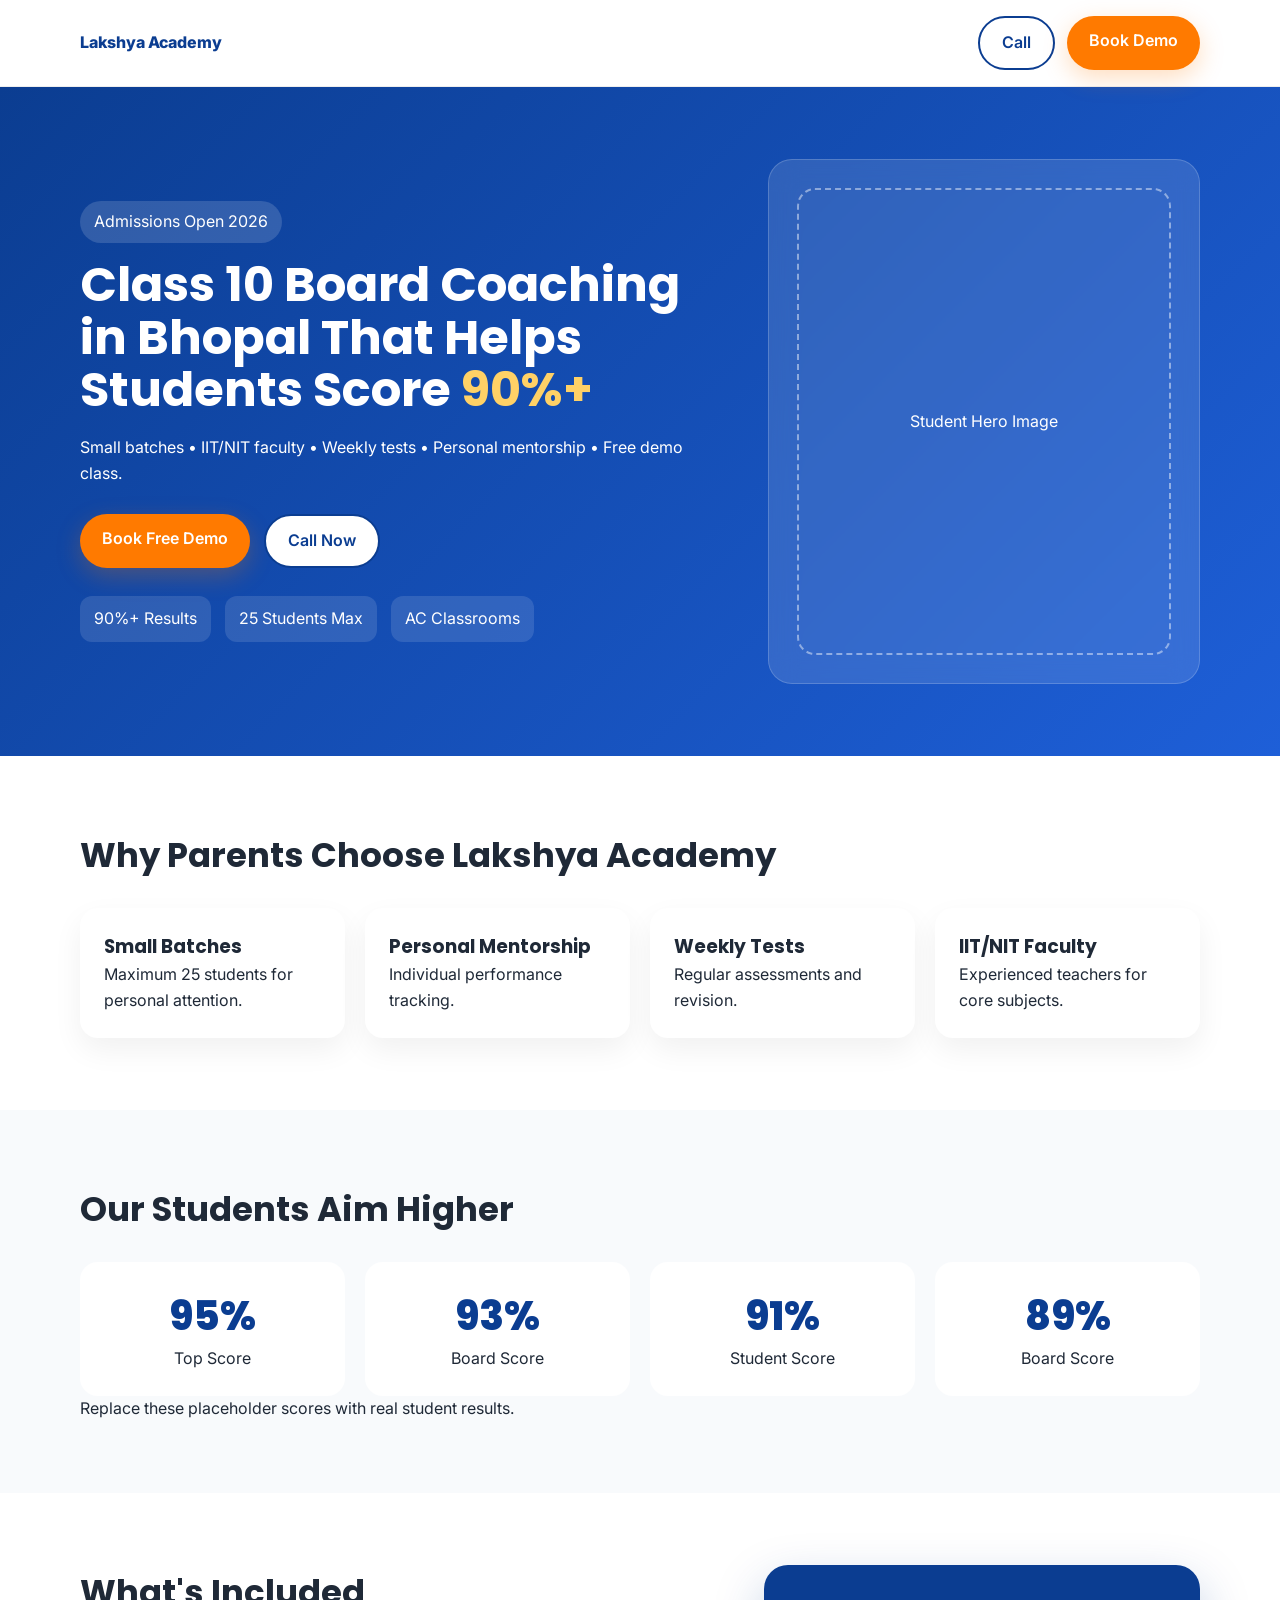
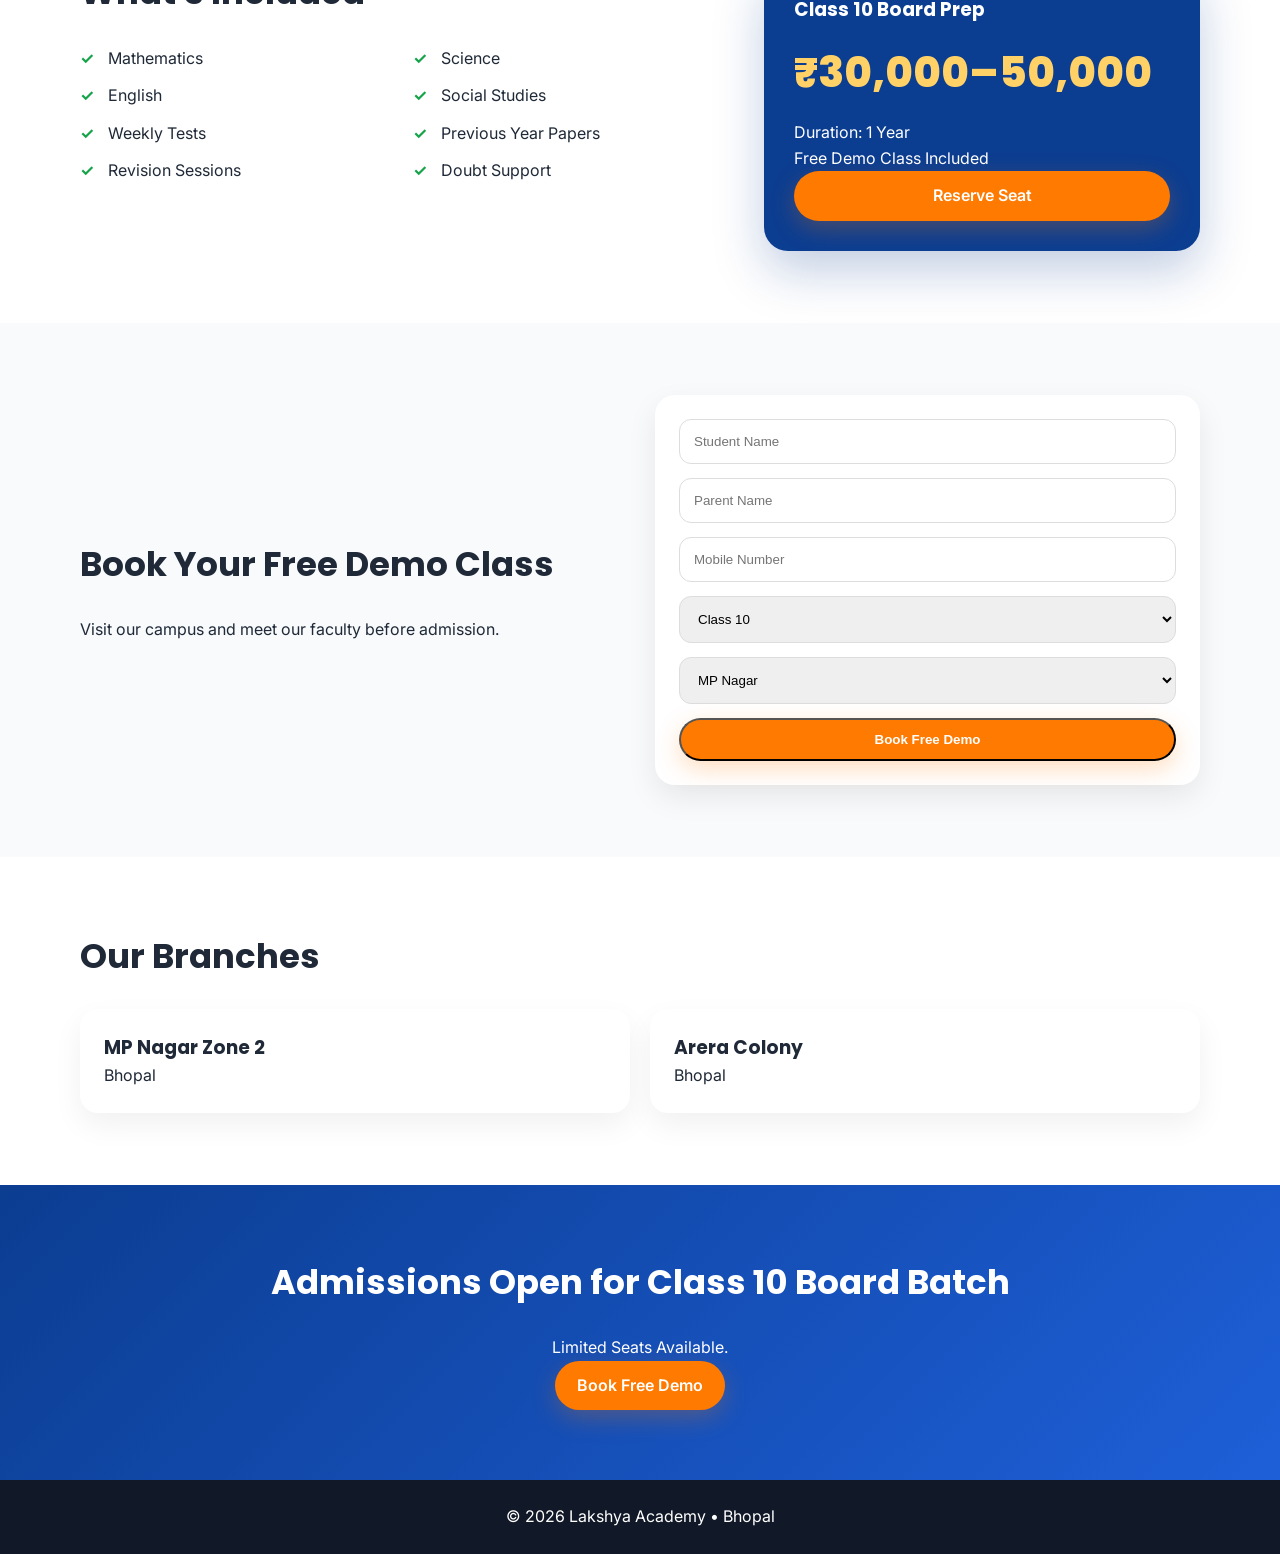
==== index.html @ 1b1b0b94 "Add files via upload" ====
<!DOCTYPE html>
<html lang="en">
<head>
<meta charset="UTF-8">
<meta name="viewport" content="width=device-width, initial-scale=1.0">
<title>Class 10 Coaching in Bhopal | Lakshya Academy</title>
<meta name="description" content="Join Lakshya Academy Bhopal for Class 10 Board Preparation. Small batches, IIT/NIT faculty, weekly tests and free demo class.">
<link rel="preconnect" href="https://fonts.googleapis.com">
<link rel="preconnect" href="https://fonts.gstatic.com" crossorigin>
<link href="https://fonts.googleapis.com/css2?family=Poppins:wght@400;600;700;800&family=Inter:wght@400;500;600&display=swap" rel="stylesheet">
<link rel="stylesheet" href="style.css">
</head>
<body>

<header class="header">
  <div class="container nav">
    <div class="logo">Lakshya Academy</div>
    <div class="actions">
      <a href="tel:+919876543210" class="btn outline">Call</a>
      <a href="#demo" class="btn">Book Demo</a>
    </div>
  </div>
</header>

<section class="hero">
  <div class="container hero-grid">
    <div>
      <span class="badge">Admissions Open 2026</span>
      <h1>Class 10 Board Coaching in Bhopal That Helps Students Score <span>90%+</span></h1>
      <p>Small batches • IIT/NIT faculty • Weekly tests • Personal mentorship • Free demo class.</p>
      <div class="cta">
        <a href="#demo" class="btn">Book Free Demo</a>
        <a href="tel:+919876543210" class="btn outline">Call Now</a>
      </div>
      <div class="trust">
        <div>90%+ Results</div>
        <div>25 Students Max</div>
        <div>AC Classrooms</div>
      </div>
    </div>
    <div class="hero-card">
      <div class="placeholder">Student Hero Image</div>
    </div>
  </div>
</section>

<section class="section">
<div class="container">
<h2>Why Parents Choose Lakshya Academy</h2>
<div class="grid4">
<div class="card"><h3>Small Batches</h3><p>Maximum 25 students for personal attention.</p></div>
<div class="card"><h3>Personal Mentorship</h3><p>Individual performance tracking.</p></div>
<div class="card"><h3>Weekly Tests</h3><p>Regular assessments and revision.</p></div>
<div class="card"><h3>IIT/NIT Faculty</h3><p>Experienced teachers for core subjects.</p></div>
</div>
</div>
</section>

<section class="section alt">
<div class="container">
<h2>Our Students Aim Higher</h2>
<div class="stats">
<div><span>95%</span><p>Top Score</p></div>
<div><span>93%</span><p>Board Score</p></div>
<div><span>91%</span><p>Student Score</p></div>
<div><span>89%</span><p>Board Score</p></div>
</div>
<p class="note">Replace these placeholder scores with real student results.</p>
</div>
</section>

<section class="section">
<div class="container two">
<div>
<h2>What's Included</h2>
<ul class="checks">
<li>Mathematics</li>
<li>Science</li>
<li>English</li>
<li>Social Studies</li>
<li>Weekly Tests</li>
<li>Previous Year Papers</li>
<li>Revision Sessions</li>
<li>Doubt Support</li>
</ul>
</div>
<div class="pricing">
<h3>Class 10 Board Prep</h3>
<div class="price">₹30,000–50,000</div>
<p>Duration: 1 Year</p>
<p>Free Demo Class Included</p>
<a href="#demo" class="btn full">Reserve Seat</a>
</div>
</div>
</section>

<section class="section alt" id="demo">
<div class="container demo">
<div>
<h2>Book Your Free Demo Class</h2>
<p>Visit our campus and meet our faculty before admission.</p>
</div>
<form class="form">
<input placeholder="Student Name">
<input placeholder="Parent Name">
<input placeholder="Mobile Number">
<select><option>Class 10</option></select>
<select><option>MP Nagar</option><option>Arera Colony</option></select>
<button class="btn full" type="button">Book Free Demo</button>
</form>
</div>
</section>

<section class="section">
<div class="container">
<h2>Our Branches</h2>
<div class="grid2">
<div class="card"><h3>MP Nagar Zone 2</h3><p>Bhopal</p></div>
<div class="card"><h3>Arera Colony</h3><p>Bhopal</p></div>
</div>
</div>
</section>

<section class="final-cta">
<div class="container">
<h2>Admissions Open for Class 10 Board Batch</h2>
<p>Limited Seats Available.</p>
<a href="#demo" class="btn">Book Free Demo</a>
</div>
</section>

<footer class="footer">
<div class="container">
<p>© 2026 Lakshya Academy • Bhopal</p>
</div>
</footer>

</body>
</html>
---- style.css ----
*{margin:0;padding:0;box-sizing:border-box}body{font-family:Inter,sans-serif;background:#fff;color:#1f2937;line-height:1.6}h1,h2,h3{font-family:Poppins,sans-serif}.container{width:min(1120px,92%);margin:auto}.header{position:sticky;top:0;background:#fff;border-bottom:1px solid #eee;z-index:100}.nav{display:flex;justify-content:space-between;align-items:center;padding:16px 0}.logo{font-weight:800;color:#0B3D91}.actions{display:flex;gap:12px}.btn{background:#FF7A00;color:#fff;padding:12px 22px;border-radius:999px;text-decoration:none;font-weight:600;display:inline-block;box-shadow:0 8px 24px rgba(255,122,0,.25);transition:.3s}.btn:hover{transform:translateY(-2px)}.outline{background:#fff;color:#0B3D91;border:2px solid #0B3D91;box-shadow:none}.hero{background:linear-gradient(135deg,#0B3D91,#1E5FD8);color:#fff;padding:72px 0}.hero-grid{display:grid;grid-template-columns:1.2fr .8fr;gap:40px;align-items:center}.badge{display:inline-block;background:rgba(255,255,255,.15);padding:8px 14px;border-radius:999px;margin-bottom:16px}.hero h1{font-size:48px;line-height:1.1;margin-bottom:18px}.hero h1 span{color:#FFD166}.cta{display:flex;gap:14px;margin:28px 0}.trust{display:flex;gap:14px;flex-wrap:wrap}.trust div{background:rgba(255,255,255,.12);padding:10px 14px;border-radius:12px}.hero-card{background:rgba(255,255,255,.12);backdrop-filter:blur(14px);border:1px solid rgba(255,255,255,.18);border-radius:24px;padding:28px}.placeholder{aspect-ratio:4/5;border:2px dashed rgba(255,255,255,.45);display:grid;place-items:center;border-radius:18px}.section{padding:72px 0}.alt{background:#F8FAFC}h2{font-size:34px;margin-bottom:26px}.grid4{display:grid;grid-template-columns:repeat(4,1fr);gap:20px}.grid2{display:grid;grid-template-columns:repeat(2,1fr);gap:20px}.card{background:#fff;padding:24px;border-radius:18px;box-shadow:0 12px 30px rgba(0,0,0,.06);transition:.3s}.card:hover{transform:translateY(-6px)}.stats{display:grid;grid-template-columns:repeat(4,1fr);gap:20px}.stats div{text-align:center;background:#fff;padding:24px;border-radius:18px}.stats span{font:800 40px Poppins;color:#0B3D91}.two{display:grid;grid-template-columns:1.2fr .8fr;gap:30px;align-items:start}.checks{list-style:none;display:grid;grid-template-columns:repeat(2,1fr);gap:12px}.checks li{padding-left:28px;position:relative}.checks li:before{content:"✓";position:absolute;left:0;color:#16A34A;font-weight:700}.pricing{background:#0B3D91;color:#fff;padding:30px;border-radius:24px;box-shadow:0 20px 50px rgba(11,61,145,.25)}.price{font:800 42px Poppins;color:#FFD166;margin:16px 0}.full{width:100%;text-align:center}.demo{display:grid;grid-template-columns:1fr 1fr;gap:30px;align-items:center}.form{background:#fff;padding:24px;border-radius:20px;box-shadow:0 12px 30px rgba(0,0,0,.08)}.form input,.form select{width:100%;padding:14px;border:1px solid #ddd;border-radius:12px;margin-bottom:14px}.final-cta{background:linear-gradient(135deg,#0B3D91,#1E5FD8);color:#fff;text-align:center;padding:70px 0}.footer{background:#111827;color:#fff;padding:24px 0;text-align:center}@media(max-width:900px){.hero-grid,.two,.demo,.grid4,.grid2,.stats{grid-template-columns:1fr}.hero h1{font-size:36px}.cta{flex-direction:column}.actions .outline{display:none}}
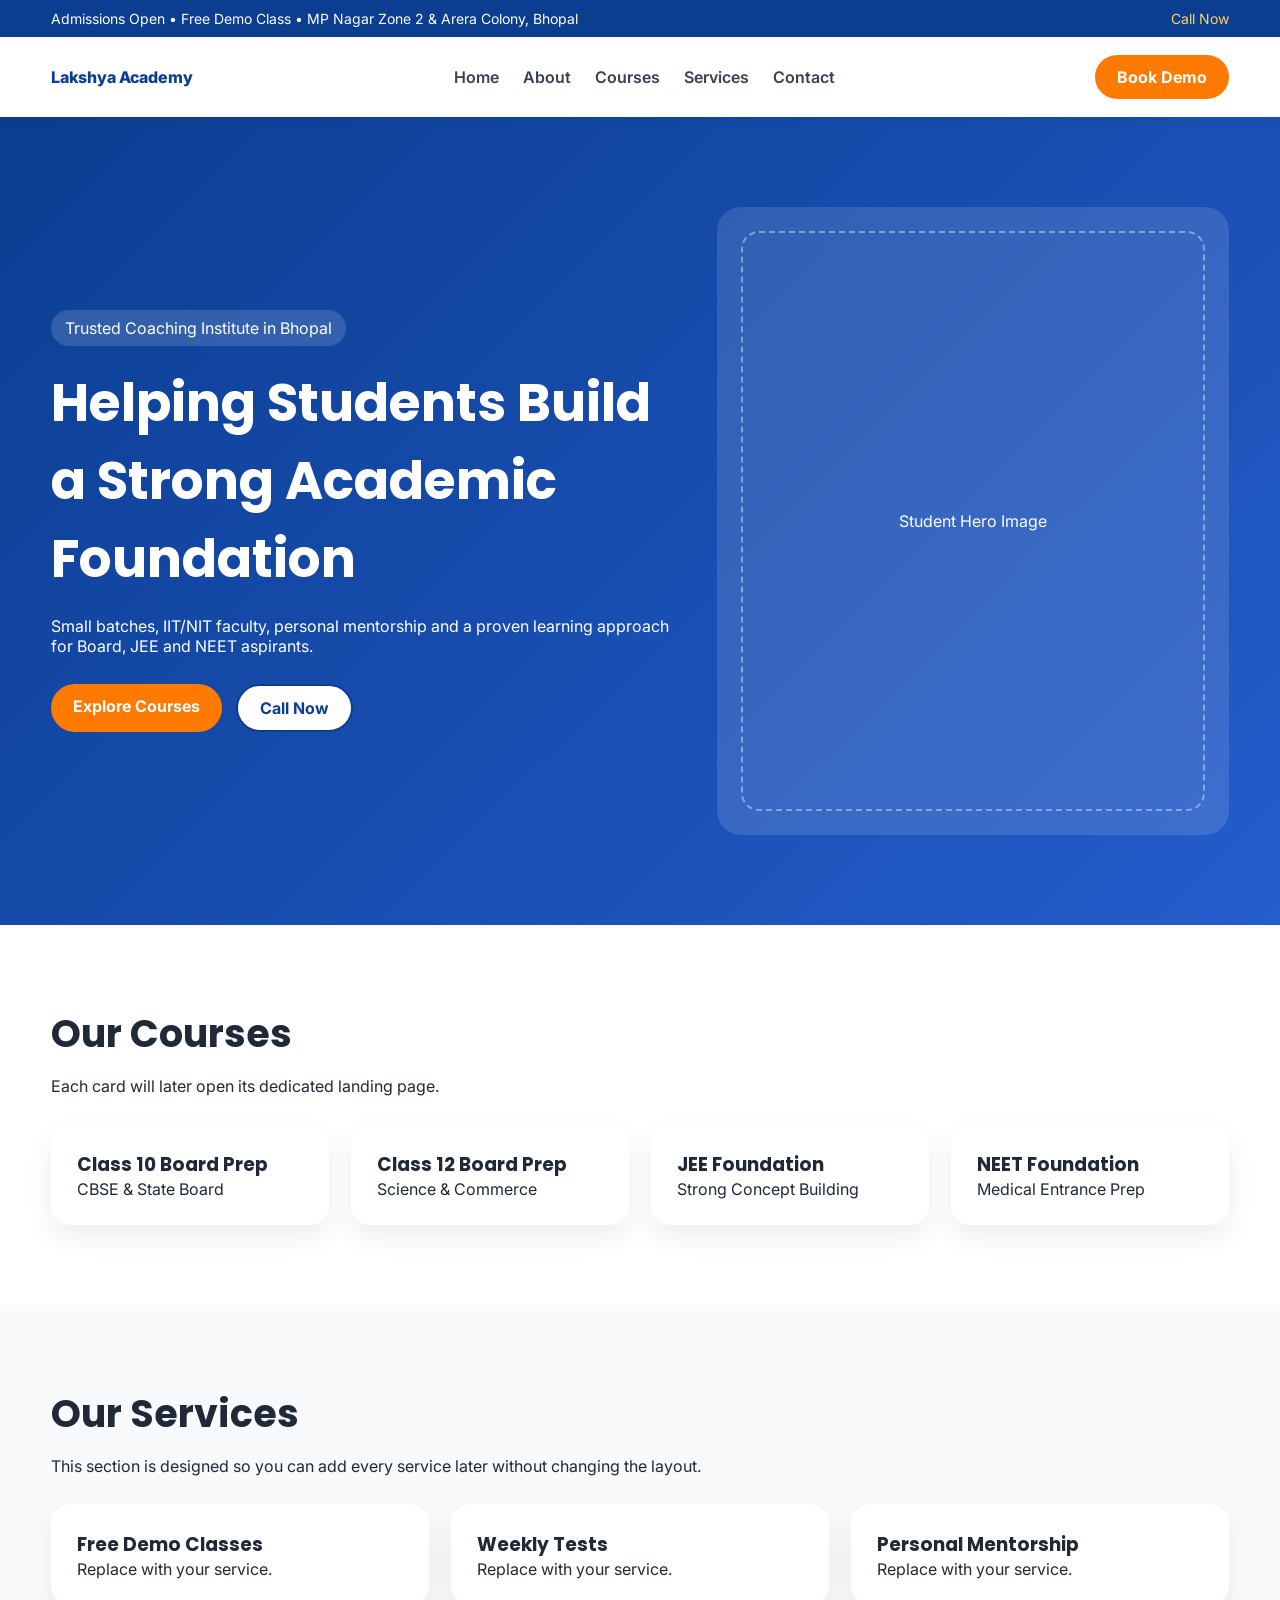
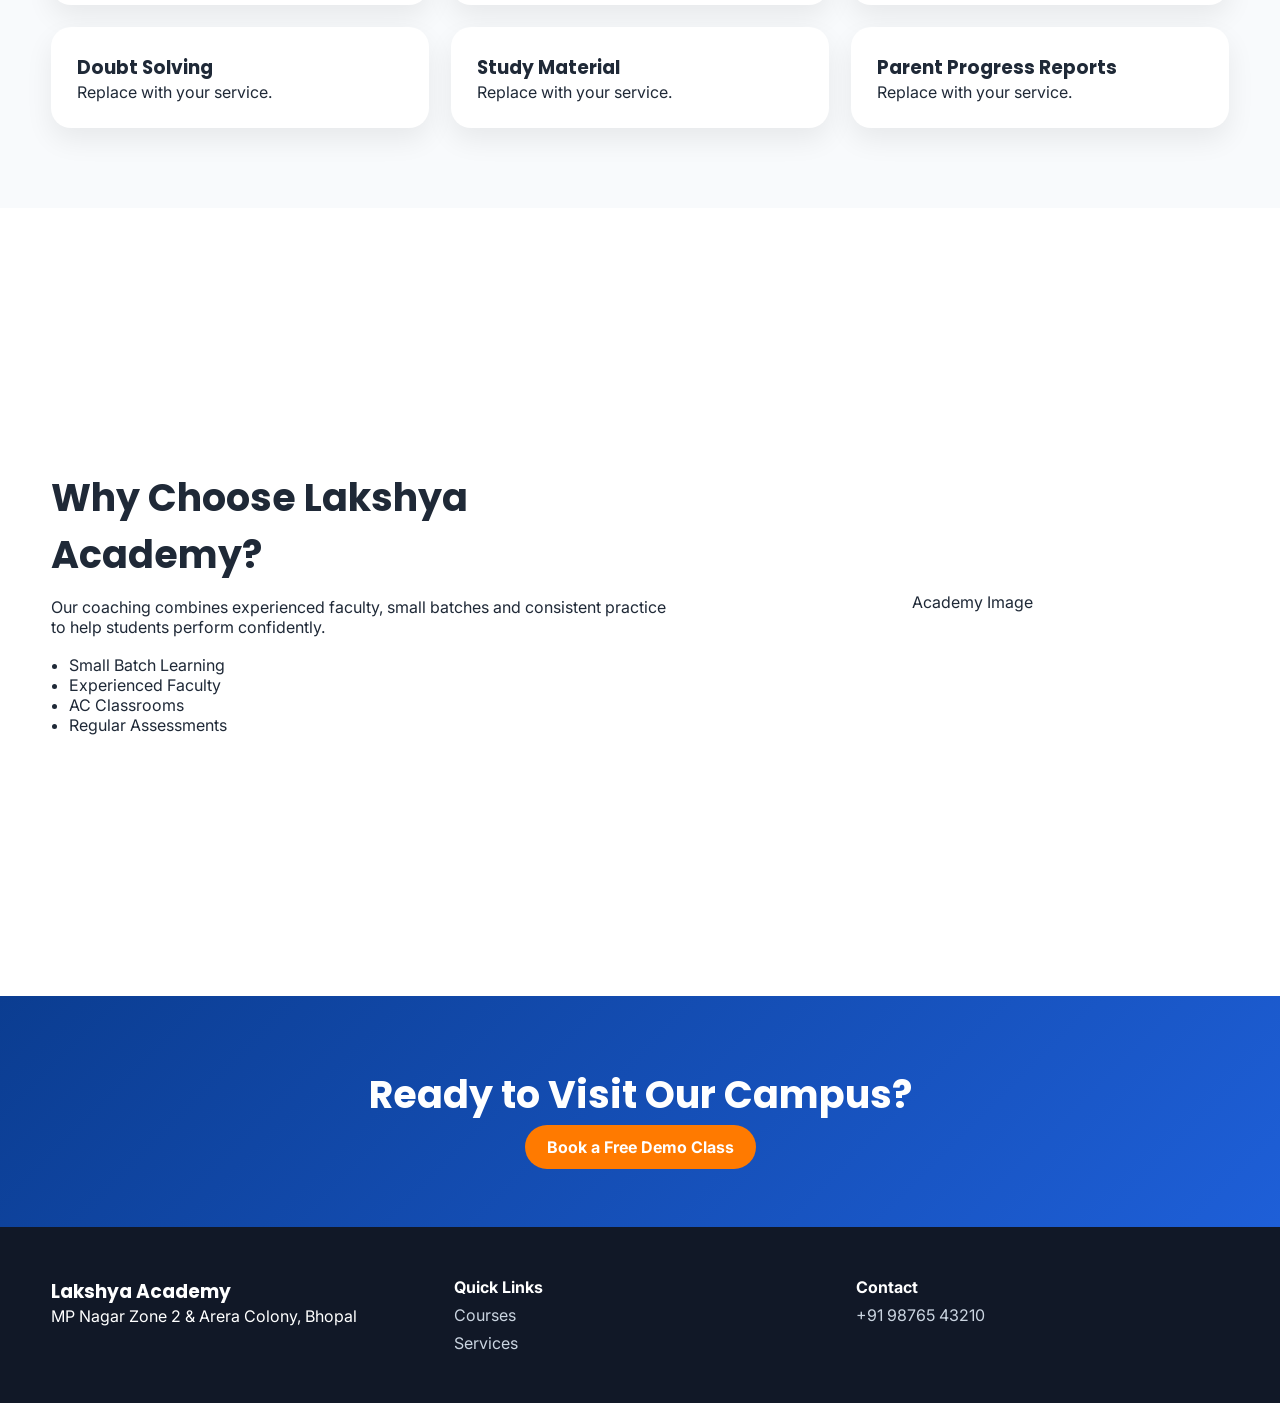
==== commit d6d577ac: "Add files via upload" ====
--- a/index.html
+++ b/index.html
@@ -1,139 +1,21 @@
-<!DOCTYPE html>
-<html lang="en">
-<head>
-<meta charset="UTF-8">
-<meta name="viewport" content="width=device-width, initial-scale=1.0">
-<title>Class 10 Coaching in Bhopal | Lakshya Academy</title>
-<meta name="description" content="Join Lakshya Academy Bhopal for Class 10 Board Preparation. Small batches, IIT/NIT faculty, weekly tests and free demo class.">
-<link rel="preconnect" href="https://fonts.googleapis.com">
-<link rel="preconnect" href="https://fonts.gstatic.com" crossorigin>
-<link href="https://fonts.googleapis.com/css2?family=Poppins:wght@400;600;700;800&family=Inter:wght@400;500;600&display=swap" rel="stylesheet">
-<link rel="stylesheet" href="style.css">
-</head>
-<body>
-
-<header class="header">
-  <div class="container nav">
-    <div class="logo">Lakshya Academy</div>
-    <div class="actions">
-      <a href="tel:+919876543210" class="btn outline">Call</a>
-      <a href="#demo" class="btn">Book Demo</a>
-    </div>
-  </div>
-</header>
-
-<section class="hero">
-  <div class="container hero-grid">
-    <div>
-      <span class="badge">Admissions Open 2026</span>
-      <h1>Class 10 Board Coaching in Bhopal That Helps Students Score <span>90%+</span></h1>
-      <p>Small batches • IIT/NIT faculty • Weekly tests • Personal mentorship • Free demo class.</p>
-      <div class="cta">
-        <a href="#demo" class="btn">Book Free Demo</a>
-        <a href="tel:+919876543210" class="btn outline">Call Now</a>
-      </div>
-      <div class="trust">
-        <div>90%+ Results</div>
-        <div>25 Students Max</div>
-        <div>AC Classrooms</div>
-      </div>
-    </div>
-    <div class="hero-card">
-      <div class="placeholder">Student Hero Image</div>
-    </div>
-  </div>
-</section>
-
-<section class="section">
-<div class="container">
-<h2>Why Parents Choose Lakshya Academy</h2>
-<div class="grid4">
-<div class="card"><h3>Small Batches</h3><p>Maximum 25 students for personal attention.</p></div>
-<div class="card"><h3>Personal Mentorship</h3><p>Individual performance tracking.</p></div>
-<div class="card"><h3>Weekly Tests</h3><p>Regular assessments and revision.</p></div>
-<div class="card"><h3>IIT/NIT Faculty</h3><p>Experienced teachers for core subjects.</p></div>
-</div>
-</div>
-</section>
-
-<section class="section alt">
-<div class="container">
-<h2>Our Students Aim Higher</h2>
-<div class="stats">
-<div><span>95%</span><p>Top Score</p></div>
-<div><span>93%</span><p>Board Score</p></div>
-<div><span>91%</span><p>Student Score</p></div>
-<div><span>89%</span><p>Board Score</p></div>
-</div>
-<p class="note">Replace these placeholder scores with real student results.</p>
-</div>
-</section>
-
-<section class="section">
-<div class="container two">
-<div>
-<h2>What's Included</h2>
-<ul class="checks">
-<li>Mathematics</li>
-<li>Science</li>
-<li>English</li>
-<li>Social Studies</li>
-<li>Weekly Tests</li>
-<li>Previous Year Papers</li>
-<li>Revision Sessions</li>
-<li>Doubt Support</li>
-</ul>
-</div>
-<div class="pricing">
-<h3>Class 10 Board Prep</h3>
-<div class="price">₹30,000–50,000</div>
-<p>Duration: 1 Year</p>
-<p>Free Demo Class Included</p>
-<a href="#demo" class="btn full">Reserve Seat</a>
-</div>
-</div>
-</section>
-
-<section class="section alt" id="demo">
-<div class="container demo">
-<div>
-<h2>Book Your Free Demo Class</h2>
-<p>Visit our campus and meet our faculty before admission.</p>
-</div>
-<form class="form">
-<input placeholder="Student Name">
-<input placeholder="Parent Name">
-<input placeholder="Mobile Number">
-<select><option>Class 10</option></select>
-<select><option>MP Nagar</option><option>Arera Colony</option></select>
-<button class="btn full" type="button">Book Free Demo</button>
-</form>
-</div>
-</section>
-
-<section class="section">
-<div class="container">
-<h2>Our Branches</h2>
-<div class="grid2">
-<div class="card"><h3>MP Nagar Zone 2</h3><p>Bhopal</p></div>
-<div class="card"><h3>Arera Colony</h3><p>Bhopal</p></div>
-</div>
-</div>
-</section>
-
-<section class="final-cta">
-<div class="container">
-<h2>Admissions Open for Class 10 Board Batch</h2>
-<p>Limited Seats Available.</p>
-<a href="#demo" class="btn">Book Free Demo</a>
-</div>
-</section>
-
-<footer class="footer">
-<div class="container">
-<p>© 2026 Lakshya Academy • Bhopal</p>
-</div>
-</footer>
-
-</body>
-</html>
+<!DOCTYPE html><html lang="en"><head><meta charset="UTF-8"><meta name="viewport" content="width=device-width,initial-scale=1.0"><title>Lakshya Academy | Bhopal</title><link rel="preconnect" href="https://fonts.googleapis.com"><link rel="preconnect" href="https://fonts.gstatic.com" crossorigin><link href="https://fonts.googleapis.com/css2?family=Poppins:wght@400;600;700;800&family=Inter:wght@400;500;600&display=swap" rel="stylesheet"><link rel="stylesheet" href="style.css"></head><body>
+<div class="topbar"><div class="container"><span>Admissions Open • Free Demo Class • MP Nagar Zone 2 & Arera Colony, Bhopal</span><a href="tel:+919876543210">Call Now</a></div></div>
+<header><div class="container nav"><div class="logo">Lakshya Academy</div><nav><a href="#home">Home</a><a href="#about">About</a><a href="#courses">Courses</a><a href="#services">Services</a><a href="#contact">Contact</a></nav><a class="btn" href="#courses">Book Demo</a></div></header>
+<section class="hero" id="home"><div class="container hero-grid"><div><span class="badge">Trusted Coaching Institute in Bhopal</span><h1>Helping Students Build a Strong Academic Foundation</h1><p>Small batches, IIT/NIT faculty, personal mentorship and a proven learning approach for Board, JEE and NEET aspirants.</p><div class="hero-btns"><a class="btn" href="#courses">Explore Courses</a><a class="btn outline" href="tel:+919876543210">Call Now</a></div></div><div class="hero-card"><div class="placeholder">Student Hero Image</div></div></div></section>
+<section class="section" id="courses"><div class="container"><h2>Our Courses</h2><p>Each card will later open its dedicated landing page.</p><div class="grid4">
+<a class="course-card" href="class-10-board-prep.html"><h3>Class 10 Board Prep</h3><p>CBSE & State Board</p></a>
+<a class="course-card" href="class-12-board-prep.html"><h3>Class 12 Board Prep</h3><p>Science & Commerce</p></a>
+<a class="course-card" href="jee-foundation.html"><h3>JEE Foundation</h3><p>Strong Concept Building</p></a>
+<a class="course-card" href="neet-foundation.html"><h3>NEET Foundation</h3><p>Medical Entrance Prep</p></a>
+</div></div></section>
+<section class="section alt" id="services"><div class="container"><h2>Our Services</h2><p>This section is designed so you can add every service later without changing the layout.</p><div class="grid3">
+<div class="service-card"><h3>Free Demo Classes</h3><p>Replace with your service.</p></div>
+<div class="service-card"><h3>Weekly Tests</h3><p>Replace with your service.</p></div>
+<div class="service-card"><h3>Personal Mentorship</h3><p>Replace with your service.</p></div>
+<div class="service-card"><h3>Doubt Solving</h3><p>Replace with your service.</p></div>
+<div class="service-card"><h3>Study Material</h3><p>Replace with your service.</p></div>
+<div class="service-card"><h3>Parent Progress Reports</h3><p>Replace with your service.</p></div>
+</div></div></section>
+<section class="section" id="about"><div class="container"><div class="about"><div><h2>Why Choose Lakshya Academy?</h2><p>Our coaching combines experienced faculty, small batches and consistent practice to help students perform confidently.</p><ul><li>Small Batch Learning</li><li>Experienced Faculty</li><li>AC Classrooms</li><li>Regular Assessments</li></ul></div><div class="about-card"><div class="placeholder">Academy Image</div></div></div></div></section>
+<section class="cta"><div class="container"><h2>Ready to Visit Our Campus?</h2><a class="btn" href="#contact">Book a Free Demo Class</a></div></section>
+<footer id="contact"><div class="container footer-grid"><div><h3>Lakshya Academy</h3><p>MP Nagar Zone 2 & Arera Colony, Bhopal</p></div><div><h4>Quick Links</h4><a href="#courses">Courses</a><a href="#services">Services</a></div><div><h4>Contact</h4><a href="tel:+919876543210">+91 98765 43210</a></div></div></footer></body></html>
--- a/style.css
+++ b/style.css
@@ -1 +1 @@
-*{margin:0;padding:0;box-sizing:border-box}body{font-family:Inter,sans-serif;background:#fff;color:#1f2937;line-height:1.6}h1,h2,h3{font-family:Poppins,sans-serif}.container{width:min(1120px,92%);margin:auto}.header{position:sticky;top:0;background:#fff;border-bottom:1px solid #eee;z-index:100}.nav{display:flex;justify-content:space-between;align-items:center;padding:16px 0}.logo{font-weight:800;color:#0B3D91}.actions{display:flex;gap:12px}.btn{background:#FF7A00;color:#fff;padding:12px 22px;border-radius:999px;text-decoration:none;font-weight:600;display:inline-block;box-shadow:0 8px 24px rgba(255,122,0,.25);transition:.3s}.btn:hover{transform:translateY(-2px)}.outline{background:#fff;color:#0B3D91;border:2px solid #0B3D91;box-shadow:none}.hero{background:linear-gradient(135deg,#0B3D91,#1E5FD8);color:#fff;padding:72px 0}.hero-grid{display:grid;grid-template-columns:1.2fr .8fr;gap:40px;align-items:center}.badge{display:inline-block;background:rgba(255,255,255,.15);padding:8px 14px;border-radius:999px;margin-bottom:16px}.hero h1{font-size:48px;line-height:1.1;margin-bottom:18px}.hero h1 span{color:#FFD166}.cta{display:flex;gap:14px;margin:28px 0}.trust{display:flex;gap:14px;flex-wrap:wrap}.trust div{background:rgba(255,255,255,.12);padding:10px 14px;border-radius:12px}.hero-card{background:rgba(255,255,255,.12);backdrop-filter:blur(14px);border:1px solid rgba(255,255,255,.18);border-radius:24px;padding:28px}.placeholder{aspect-ratio:4/5;border:2px dashed rgba(255,255,255,.45);display:grid;place-items:center;border-radius:18px}.section{padding:72px 0}.alt{background:#F8FAFC}h2{font-size:34px;margin-bottom:26px}.grid4{display:grid;grid-template-columns:repeat(4,1fr);gap:20px}.grid2{display:grid;grid-template-columns:repeat(2,1fr);gap:20px}.card{background:#fff;padding:24px;border-radius:18px;box-shadow:0 12px 30px rgba(0,0,0,.06);transition:.3s}.card:hover{transform:translateY(-6px)}.stats{display:grid;grid-template-columns:repeat(4,1fr);gap:20px}.stats div{text-align:center;background:#fff;padding:24px;border-radius:18px}.stats span{font:800 40px Poppins;color:#0B3D91}.two{display:grid;grid-template-columns:1.2fr .8fr;gap:30px;align-items:start}.checks{list-style:none;display:grid;grid-template-columns:repeat(2,1fr);gap:12px}.checks li{padding-left:28px;position:relative}.checks li:before{content:"✓";position:absolute;left:0;color:#16A34A;font-weight:700}.pricing{background:#0B3D91;color:#fff;padding:30px;border-radius:24px;box-shadow:0 20px 50px rgba(11,61,145,.25)}.price{font:800 42px Poppins;color:#FFD166;margin:16px 0}.full{width:100%;text-align:center}.demo{display:grid;grid-template-columns:1fr 1fr;gap:30px;align-items:center}.form{background:#fff;padding:24px;border-radius:20px;box-shadow:0 12px 30px rgba(0,0,0,.08)}.form input,.form select{width:100%;padding:14px;border:1px solid #ddd;border-radius:12px;margin-bottom:14px}.final-cta{background:linear-gradient(135deg,#0B3D91,#1E5FD8);color:#fff;text-align:center;padding:70px 0}.footer{background:#111827;color:#fff;padding:24px 0;text-align:center}@media(max-width:900px){.hero-grid,.two,.demo,.grid4,.grid2,.stats{grid-template-columns:1fr}.hero h1{font-size:36px}.cta{flex-direction:column}.actions .outline{display:none}}+*{margin:0;padding:0;box-sizing:border-box}body{font-family:Inter,sans-serif;color:#1f2937;background:#fff}h1,h2,h3{font-family:Poppins,sans-serif}.container{width:min(1180px,92%);margin:auto}.topbar{background:#0B3D91;color:#fff;font-size:14px}.topbar .container{display:flex;justify-content:space-between;padding:10px 0}.topbar a{color:#FFD166;text-decoration:none}header{position:sticky;top:0;background:#fff;box-shadow:0 2px 10px rgba(0,0,0,.06)}.nav{display:flex;justify-content:space-between;align-items:center;padding:18px 0}.logo{font-weight:800;color:#0B3D91}nav{display:flex;gap:24px}nav a{text-decoration:none;color:#374151;font-weight:600}.btn{background:#FF7A00;color:#fff;padding:12px 22px;border-radius:999px;text-decoration:none;font-weight:700}.outline{background:#fff;color:#0B3D91;border:2px solid #0B3D91}.hero{background:linear-gradient(135deg,#0B3D91,#245DCC);color:#fff;padding:90px 0}.hero-grid,.about{display:grid;grid-template-columns:1.1fr .9fr;gap:40px;align-items:center}.badge{display:inline-block;background:rgba(255,255,255,.15);padding:8px 14px;border-radius:999px}.hero h1{font-size:52px;margin:18px 0}.hero-btns{display:flex;gap:14px;margin-top:28px}.hero-card,.about-card{background:rgba(255,255,255,.12);border-radius:24px;padding:24px}.placeholder{aspect-ratio:4/5;border:2px dashed rgba(255,255,255,.4);display:grid;place-items:center;border-radius:18px}.section{padding:80px 0}.alt{background:#F8FAFC}h2{font-size:38px;margin-bottom:14px}.grid4{display:grid;grid-template-columns:repeat(4,1fr);gap:22px;margin-top:28px}.grid3{display:grid;grid-template-columns:repeat(3,1fr);gap:22px;margin-top:28px}.course-card,.service-card{background:#fff;padding:26px;border-radius:20px;box-shadow:0 12px 28px rgba(0,0,0,.07);text-decoration:none;color:inherit}.course-card:hover,.service-card:hover{transform:translateY(-6px)}ul{margin-top:18px;padding-left:18px}.cta{background:linear-gradient(135deg,#0B3D91,#1E5FD8);color:#fff;text-align:center;padding:70px 0}footer{background:#111827;color:#fff;padding:50px 0}.footer-grid{display:grid;grid-template-columns:repeat(3,1fr);gap:30px}footer a{display:block;color:#cbd5e1;text-decoration:none;margin-top:8px}@media(max-width:900px){nav{display:none}.hero-grid,.about,.grid4,.grid3,.footer-grid{grid-template-columns:1fr}.hero h1{font-size:38px}.hero-btns{flex-direction:column}}
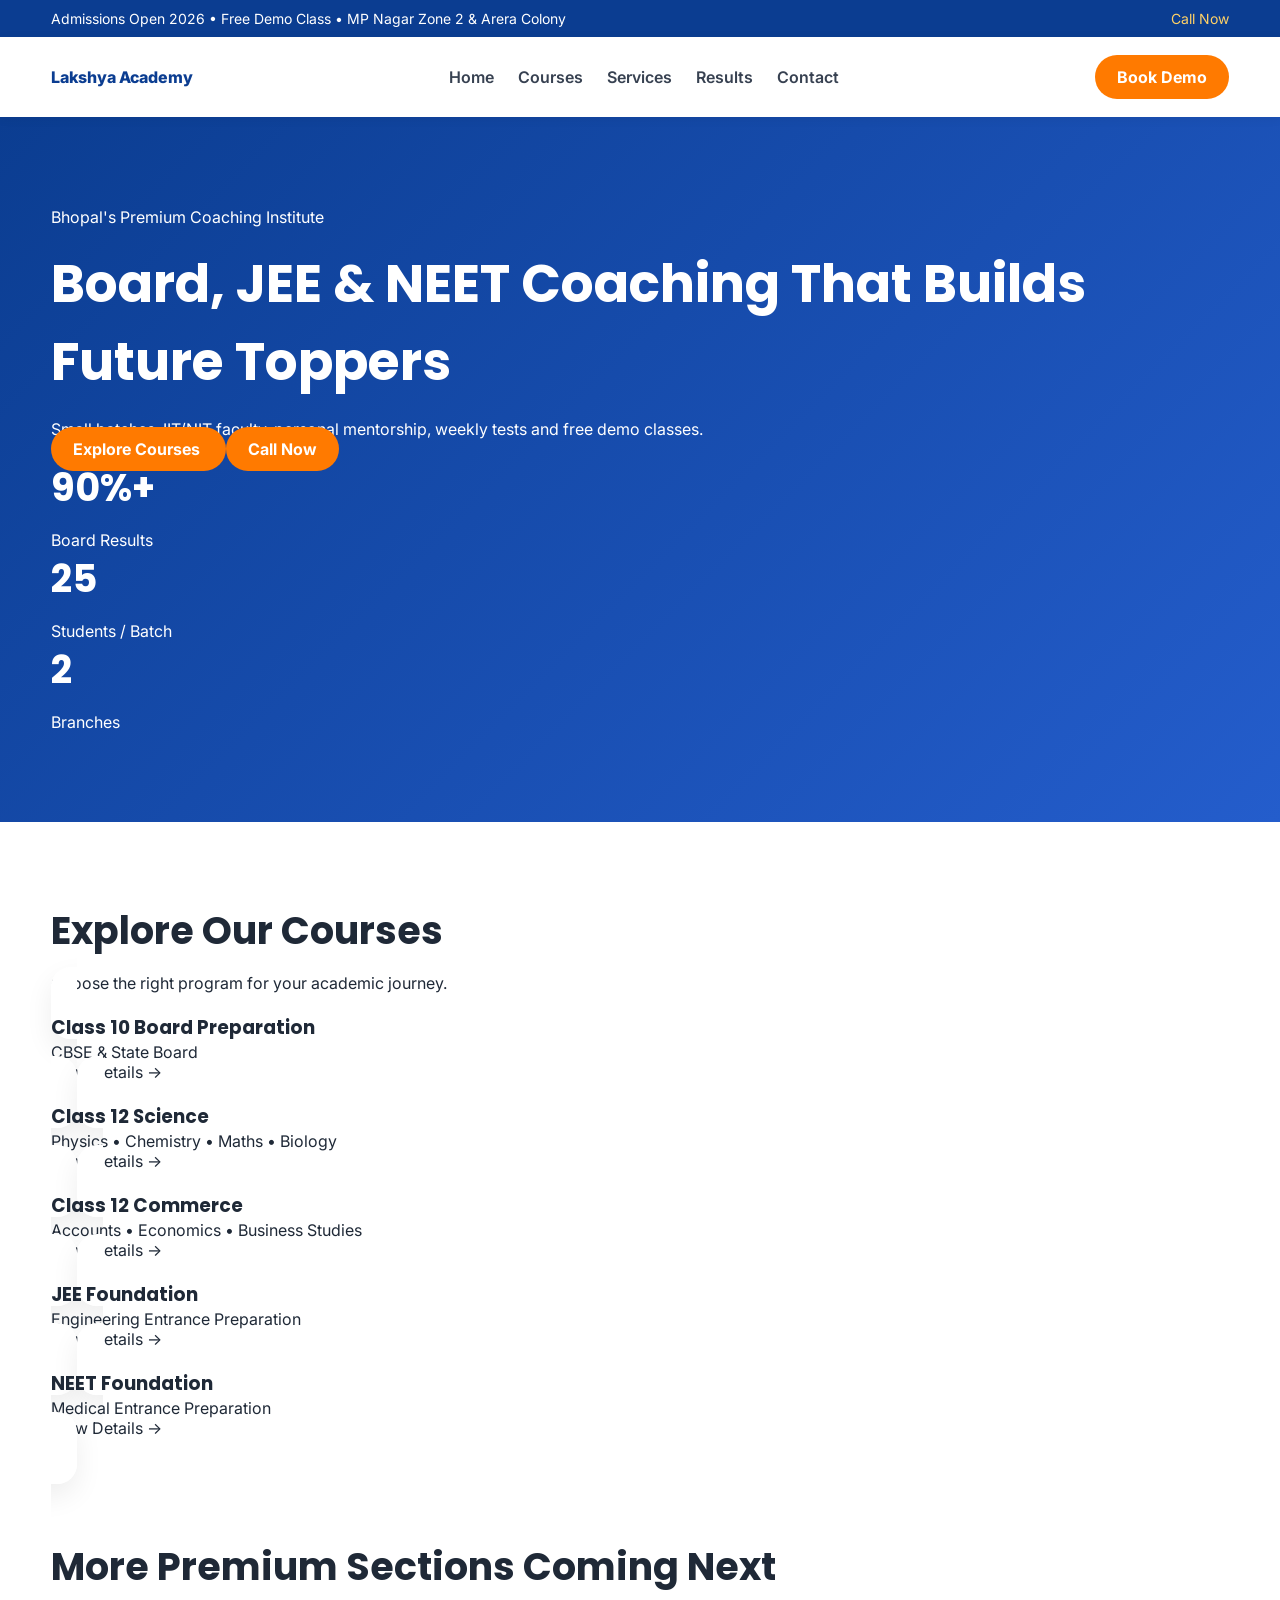
==== commit 451c64fd: "index.html" ====
--- a/index.html
+++ b/index.html
@@ -1,21 +1,250 @@
-<!DOCTYPE html><html lang="en"><head><meta charset="UTF-8"><meta name="viewport" content="width=device-width,initial-scale=1.0"><title>Lakshya Academy | Bhopal</title><link rel="preconnect" href="https://fonts.googleapis.com"><link rel="preconnect" href="https://fonts.gstatic.com" crossorigin><link href="https://fonts.googleapis.com/css2?family=Poppins:wght@400;600;700;800&family=Inter:wght@400;500;600&display=swap" rel="stylesheet"><link rel="stylesheet" href="style.css"></head><body>
-<div class="topbar"><div class="container"><span>Admissions Open • Free Demo Class • MP Nagar Zone 2 & Arera Colony, Bhopal</span><a href="tel:+919876543210">Call Now</a></div></div>
-<header><div class="container nav"><div class="logo">Lakshya Academy</div><nav><a href="#home">Home</a><a href="#about">About</a><a href="#courses">Courses</a><a href="#services">Services</a><a href="#contact">Contact</a></nav><a class="btn" href="#courses">Book Demo</a></div></header>
-<section class="hero" id="home"><div class="container hero-grid"><div><span class="badge">Trusted Coaching Institute in Bhopal</span><h1>Helping Students Build a Strong Academic Foundation</h1><p>Small batches, IIT/NIT faculty, personal mentorship and a proven learning approach for Board, JEE and NEET aspirants.</p><div class="hero-btns"><a class="btn" href="#courses">Explore Courses</a><a class="btn outline" href="tel:+919876543210">Call Now</a></div></div><div class="hero-card"><div class="placeholder">Student Hero Image</div></div></div></section>
-<section class="section" id="courses"><div class="container"><h2>Our Courses</h2><p>Each card will later open its dedicated landing page.</p><div class="grid4">
-<a class="course-card" href="class-10-board-prep.html"><h3>Class 10 Board Prep</h3><p>CBSE & State Board</p></a>
-<a class="course-card" href="class-12-board-prep.html"><h3>Class 12 Board Prep</h3><p>Science & Commerce</p></a>
-<a class="course-card" href="jee-foundation.html"><h3>JEE Foundation</h3><p>Strong Concept Building</p></a>
-<a class="course-card" href="neet-foundation.html"><h3>NEET Foundation</h3><p>Medical Entrance Prep</p></a>
-</div></div></section>
-<section class="section alt" id="services"><div class="container"><h2>Our Services</h2><p>This section is designed so you can add every service later without changing the layout.</p><div class="grid3">
-<div class="service-card"><h3>Free Demo Classes</h3><p>Replace with your service.</p></div>
-<div class="service-card"><h3>Weekly Tests</h3><p>Replace with your service.</p></div>
-<div class="service-card"><h3>Personal Mentorship</h3><p>Replace with your service.</p></div>
-<div class="service-card"><h3>Doubt Solving</h3><p>Replace with your service.</p></div>
-<div class="service-card"><h3>Study Material</h3><p>Replace with your service.</p></div>
-<div class="service-card"><h3>Parent Progress Reports</h3><p>Replace with your service.</p></div>
-</div></div></section>
-<section class="section" id="about"><div class="container"><div class="about"><div><h2>Why Choose Lakshya Academy?</h2><p>Our coaching combines experienced faculty, small batches and consistent practice to help students perform confidently.</p><ul><li>Small Batch Learning</li><li>Experienced Faculty</li><li>AC Classrooms</li><li>Regular Assessments</li></ul></div><div class="about-card"><div class="placeholder">Academy Image</div></div></div></div></section>
-<section class="cta"><div class="container"><h2>Ready to Visit Our Campus?</h2><a class="btn" href="#contact">Book a Free Demo Class</a></div></section>
-<footer id="contact"><div class="container footer-grid"><div><h3>Lakshya Academy</h3><p>MP Nagar Zone 2 & Arera Colony, Bhopal</p></div><div><h4>Quick Links</h4><a href="#courses">Courses</a><a href="#services">Services</a></div><div><h4>Contact</h4><a href="tel:+919876543210">+91 98765 43210</a></div></div></footer></body></html>+<!DOCTYPE html>
+<html lang="en">
+<head>
+<meta charset="UTF-8">
+<meta name="viewport" content="width=device-width, initial-scale=1.0">
+
+<title>Lakshya Academy Bhopal | Premium Coaching Institute</title>
+
+<meta name="description" content="Lakshya Academy Bhopal offers Class 10, Class 12, JEE Foundation and NEET Foundation coaching with experienced faculty and small batches.">
+
+<link rel="preconnect" href="https://fonts.googleapis.com">
+<link rel="preconnect" href="https://fonts.gstatic.com" crossorigin>
+
+<link href="https://fonts.googleapis.com/css2?family=Poppins:wght@400;600;700;800&family=Inter:wght@400;500;600&display=swap" rel="stylesheet">
+
+<link rel="stylesheet" href="style.css">
+</head>
+
+<body>
+
+<!-- Top Bar -->
+
+<div class="topbar">
+
+<div class="container topbar-flex">
+
+<span>Admissions Open 2026 • Free Demo Class • MP Nagar Zone 2 & Arera Colony</span>
+
+<a href="tel:+919876543210">Call Now</a>
+
+</div>
+
+</div>
+
+<!-- Header -->
+
+<header class="header">
+
+<div class="container nav">
+
+<div class="logo">
+Lakshya Academy
+</div>
+
+<nav>
+
+<a href="#home">Home</a>
+<a href="#courses">Courses</a>
+<a href="#services">Services</a>
+<a href="#results">Results</a>
+<a href="#contact">Contact</a>
+
+</nav>
+
+<a href="#contact" class="btn">
+Book Demo
+</a>
+
+</div>
+
+</header>
+
+<!-- Hero -->
+
+<section class="hero" id="home">
+
+<div class="hero-overlay"></div>
+
+<div class="container hero-content">
+
+<div class="hero-text">
+
+<span class="hero-tag">
+Bhopal's Premium Coaching Institute
+</span>
+
+<h1>
+Board, JEE & NEET Coaching That Builds Future Toppers
+</h1>
+
+<p>
+Small batches, IIT/NIT faculty, personal mentorship,
+weekly tests and free demo classes.
+</p>
+
+<div class="hero-buttons">
+
+<a href="#courses" class="btn">
+Explore Courses
+</a>
+
+<a href="tel:+919876543210" class="btn btn-outline">
+Call Now
+</a>
+
+</div>
+
+<div class="hero-stats">
+
+<div class="stat-card">
+
+<h2>90%+</h2>
+
+<span>Board Results</span>
+
+</div>
+
+<div class="stat-card">
+
+<h2>25</h2>
+
+<span>Students / Batch</span>
+
+</div>
+
+<div class="stat-card">
+
+<h2>2</h2>
+
+<span>Branches</span>
+
+</div>
+
+</div>
+
+</div>
+
+</div>
+
+</section>
+
+<!-- Courses -->
+
+<section class="section dark-section" id="courses">
+
+<div class="container">
+
+<h2>Explore Our Courses</h2>
+
+<p class="section-subtitle">
+Choose the right program for your academic journey.
+</p>
+
+<div class="course-grid">
+
+<a href="Class 10-Board-Prep.html" class="course-card">
+
+<div class="course-image class10"></div>
+
+<div class="course-content">
+
+<h3>Class 10 Board Preparation</h3>
+
+<p>CBSE & State Board</p>
+
+<span>View Details →</span>
+
+</div>
+
+</a>
+
+<a href="Class-12-Science.html" class="course-card">
+
+<div class="course-image science"></div>
+
+<div class="course-content">
+
+<h3>Class 12 Science</h3>
+
+<p>Physics • Chemistry • Maths • Biology</p>
+
+<span>View Details →</span>
+
+</div>
+
+</a>
+
+<a href="Class-12-Commerce.html" class="course-card">
+
+<div class="course-image commerce"></div>
+
+<div class="course-content">
+
+<h3>Class 12 Commerce</h3>
+
+<p>Accounts • Economics • Business Studies</p>
+
+<span>View Details →</span>
+
+</div>
+
+</a>
+
+<a href="JEE-Foundation.html" class="course-card">
+
+<div class="course-image jee"></div>
+
+<div class="course-content">
+
+<h3>JEE Foundation</h3>
+
+<p>Engineering Entrance Preparation</p>
+
+<span>View Details →</span>
+
+</div>
+
+</a>
+
+<a href="NEET-Foundation.html" class="course-card">
+
+<div class="course-image neet"></div>
+
+<div class="course-content">
+
+<h3>NEET Foundation</h3>
+
+<p>Medical Entrance Preparation</p>
+
+<span>View Details →</span>
+
+</div>
+
+</a>
+
+</div>
+
+</div>
+
+</section>
+
+<!-- Placeholder -->
+
+<section class="coming-soon">
+
+<div class="container">
+
+<h2>More Premium Sections Coming Next</h2>
+
+<p>
+In the next update we'll add Services, Faculty,
+Student Results, Testimonials, Branches and Footer.
+</p>
+
+</div>
+
+</section>
+
+</body>
+</html>
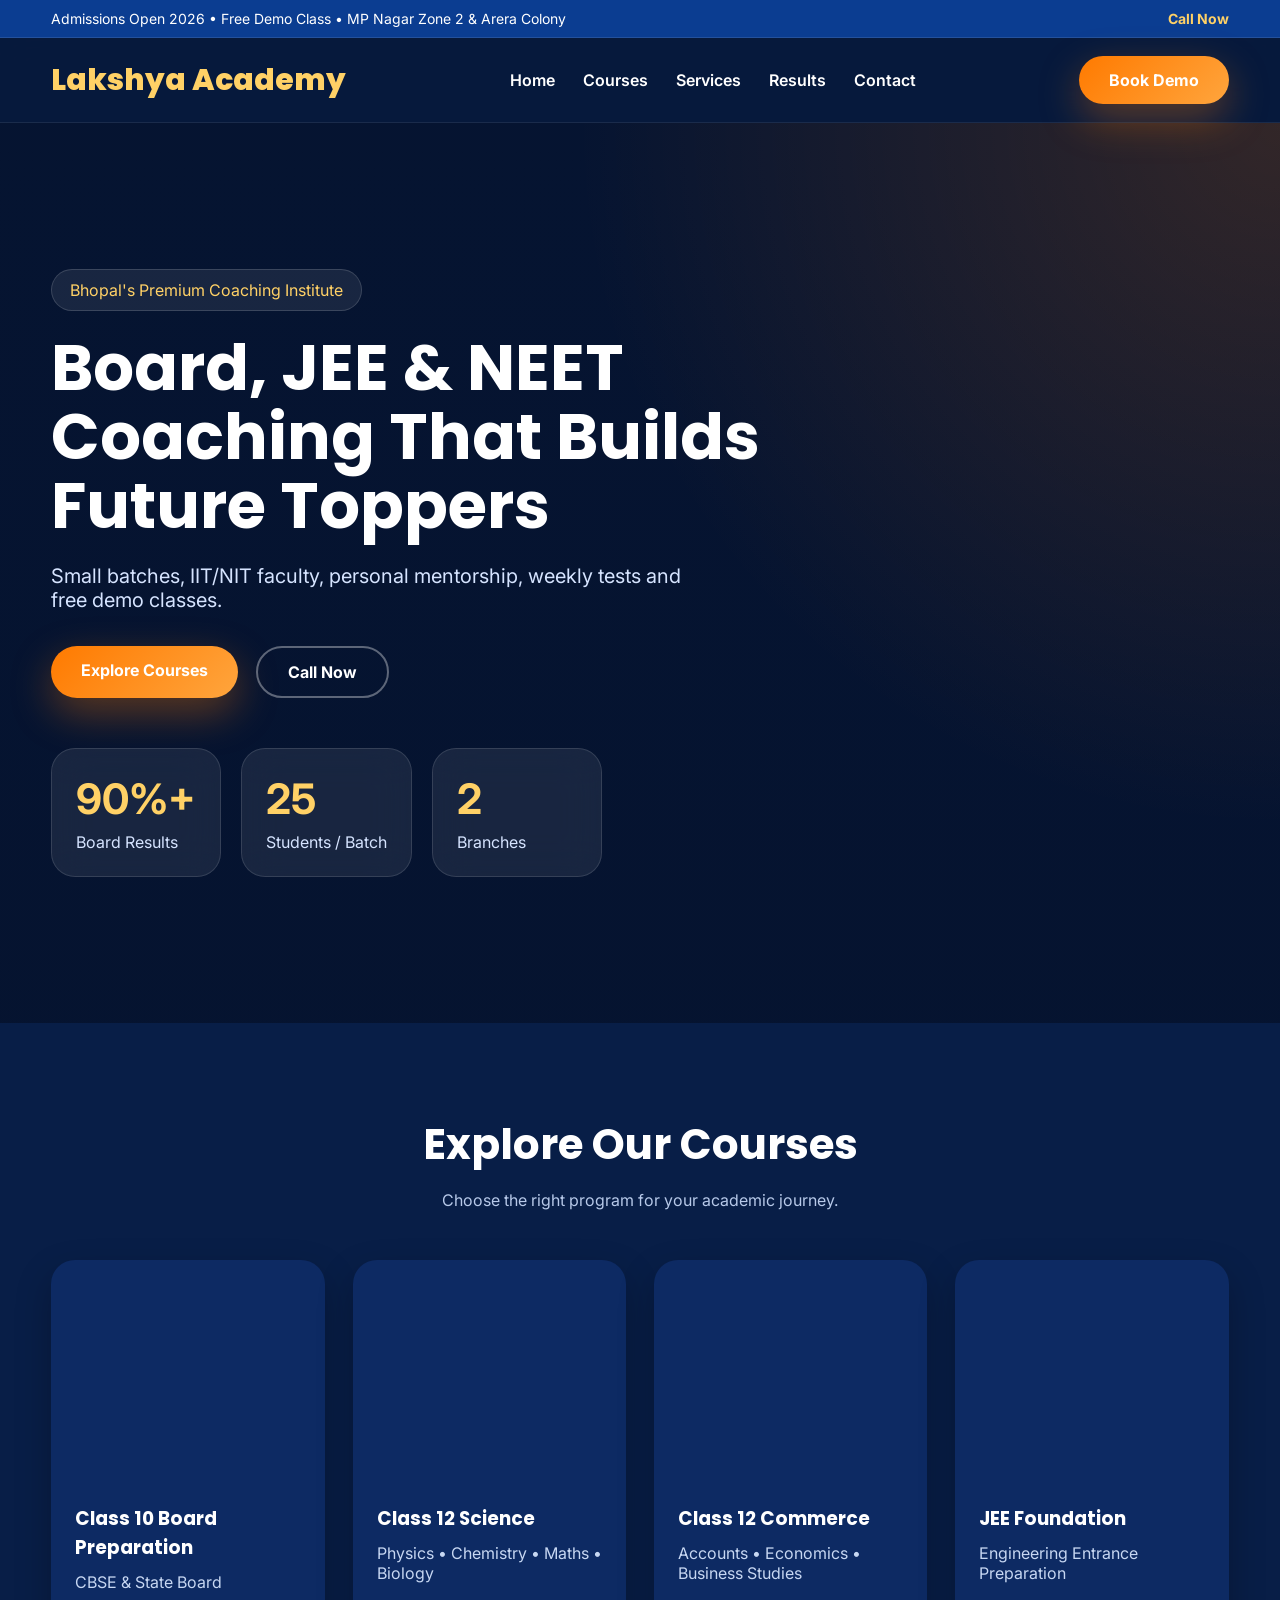
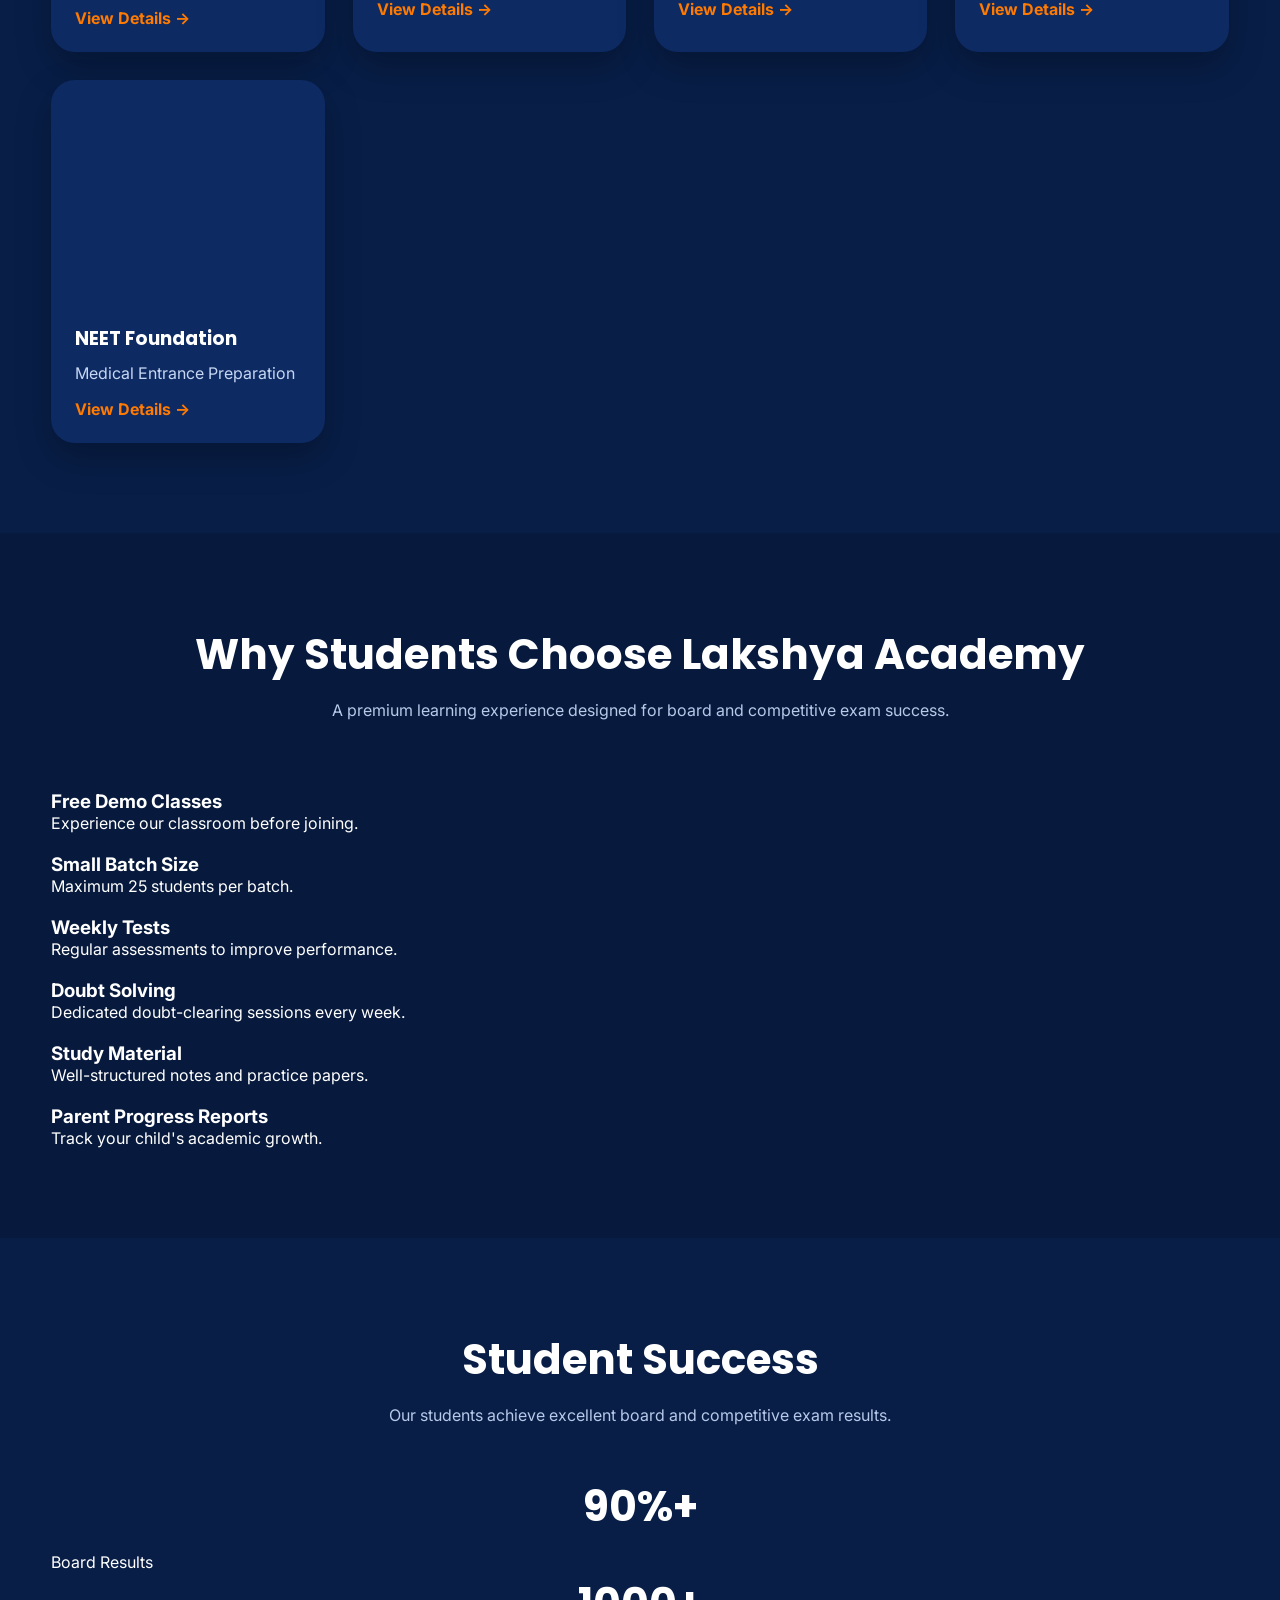
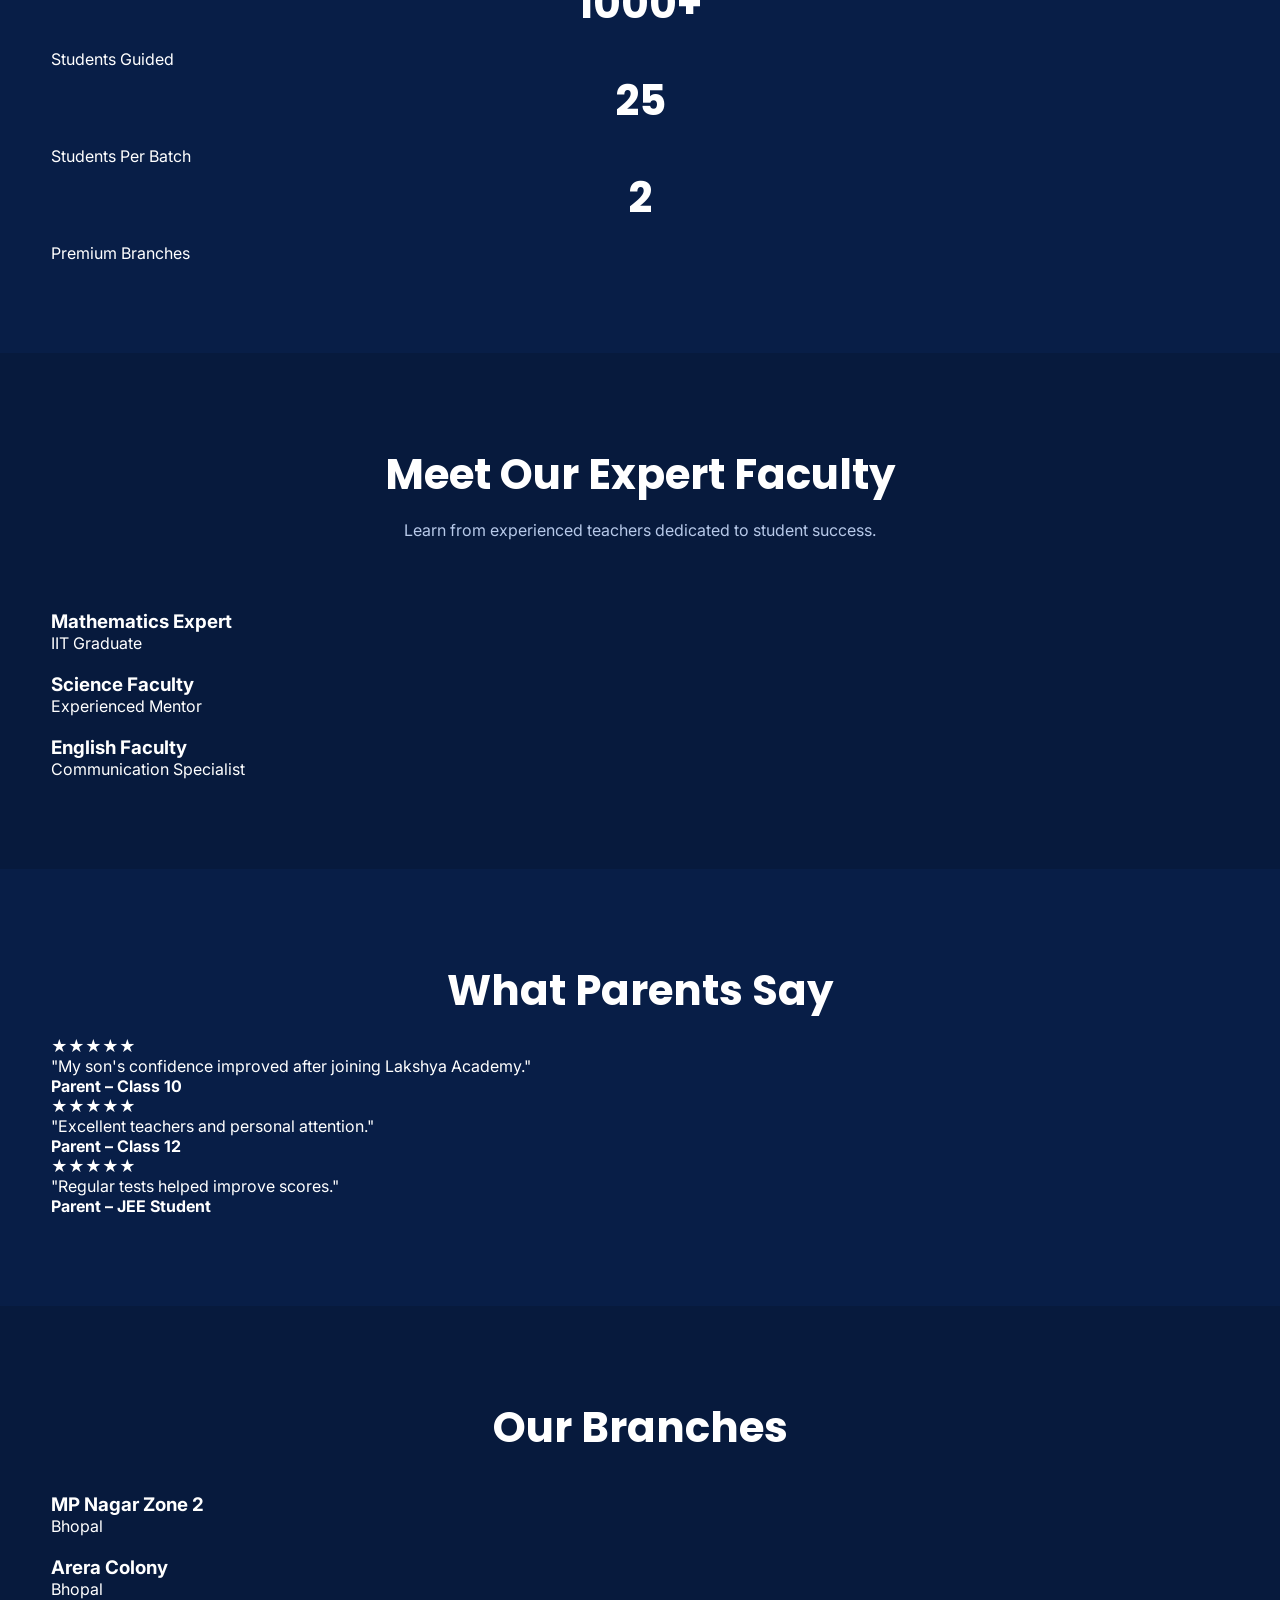
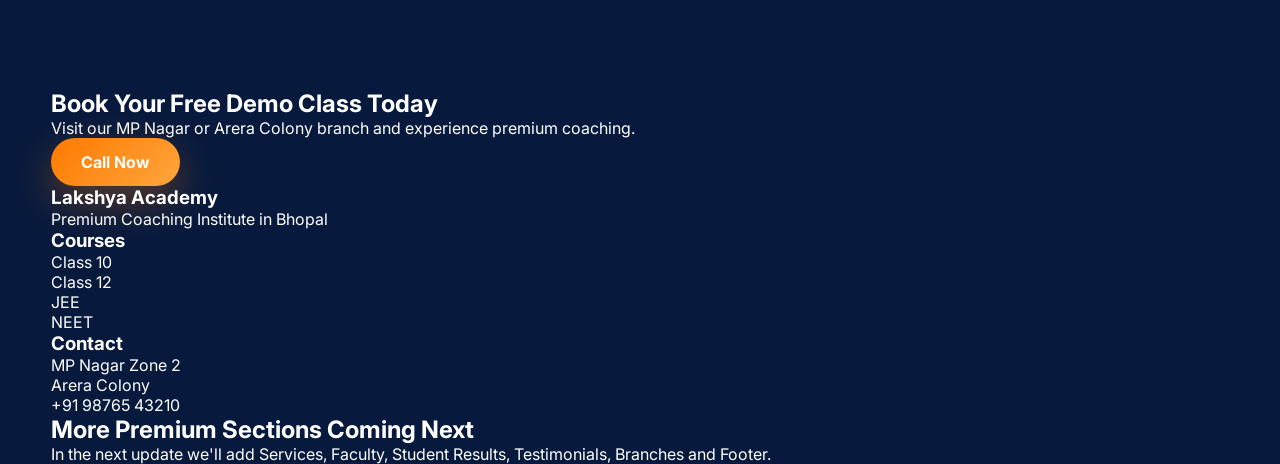
==== commit 4f9985d6: "index.html" ====
--- a/index.html
+++ b/index.html
@@ -231,7 +231,251 @@
 
 <!-- Placeholder -->
 
-<section class="coming-soon">
+<!-- ================= SERVICES ================= -->
+
+<section class="section" id="services">
+
+<div class="container">
+
+<h2>Why Students Choose Lakshya Academy</h2>
+
+<p class="section-subtitle">
+A premium learning experience designed for board and competitive exam success.
+</p>
+
+<div class="service-grid">
+
+<div class="service-card">
+<img src="https://images.unsplash.com/photo-1523240795612-9a054b0db644?auto=format&fit=crop&w=700&q=80" alt="">
+<h3>Free Demo Classes</h3>
+<p>Experience our classroom before joining.</p>
+</div>
+
+<div class="service-card">
+<img src="https://images.unsplash.com/photo-1522202176988-66273c2fd55f?auto=format&fit=crop&w=700&q=80" alt="">
+<h3>Small Batch Size</h3>
+<p>Maximum 25 students per batch.</p>
+</div>
+
+<div class="service-card">
+<img src="https://images.unsplash.com/photo-1513258496099-48168024aec0?auto=format&fit=crop&w=700&q=80" alt="">
+<h3>Weekly Tests</h3>
+<p>Regular assessments to improve performance.</p>
+</div>
+
+<div class="service-card">
+<img src="https://images.unsplash.com/photo-1516321318423-f06f85e504b3?auto=format&fit=crop&w=700&q=80" alt="">
+<h3>Doubt Solving</h3>
+<p>Dedicated doubt-clearing sessions every week.</p>
+</div>
+
+<div class="service-card">
+<img src="https://images.unsplash.com/photo-1455390582262-044cdead277a?auto=format&fit=crop&w=700&q=80" alt="">
+<h3>Study Material</h3>
+<p>Well-structured notes and practice papers.</p>
+</div>
+
+<div class="service-card">
+<img src="https://images.unsplash.com/photo-1521791136064-7986c2920216?auto=format&fit=crop&w=700&q=80" alt="">
+<h3>Parent Progress Reports</h3>
+<p>Track your child's academic growth.</p>
+</div>
+
+</div>
+
+</div>
+
+</section>
+
+<!-- ================= RESULTS ================= -->
+
+<section class="section dark-section" id="results">
+
+<div class="container">
+
+<h2>Student Success</h2>
+
+<p class="section-subtitle">
+Our students achieve excellent board and competitive exam results.
+</p>
+
+<div class="result-grid">
+
+<div class="result-card">
+<h2>90%+</h2>
+<p>Board Results</p>
+</div>
+
+<div class="result-card">
+<h2>1000+</h2>
+<p>Students Guided</p>
+</div>
+
+<div class="result-card">
+<h2>25</h2>
+<p>Students Per Batch</p>
+</div>
+
+<div class="result-card">
+<h2>2</h2>
+<p>Premium Branches</p>
+</div>
+
+</div>
+
+</div>
+
+</section>
+
+<!-- ================= FACULTY ================= -->
+
+<section class="section">
+
+<div class="container">
+
+<h2>Meet Our Expert Faculty</h2>
+
+<p class="section-subtitle">
+Learn from experienced teachers dedicated to student success.
+</p>
+
+<div class="faculty-grid">
+
+<div class="faculty-card">
+<img src="https://images.unsplash.com/photo-1560250097-0b93528c311a?auto=format&fit=crop&w=600&q=80" alt="">
+<h3>Mathematics Expert</h3>
+<p>IIT Graduate</p>
+</div>
+
+<div class="faculty-card">
+<img src="https://images.unsplash.com/photo-1494790108377-be9c29b29330?auto=format&fit=crop&w=600&q=80" alt="">
+<h3>Science Faculty</h3>
+<p>Experienced Mentor</p>
+</div>
+
+<div class="faculty-card">
+<img src="https://images.unsplash.com/photo-1500648767791-00dcc994a43e?auto=format&fit=crop&w=600&q=80" alt="">
+<h3>English Faculty</h3>
+<p>Communication Specialist</p>
+</div>
+
+</div>
+
+</div>
+
+</section>
+
+<!-- ================= TESTIMONIALS ================= -->
+
+<section class="section dark-section">
+
+<div class="container">
+
+<h2>What Parents Say</h2>
+
+<div class="testimonial-grid">
+
+<div class="testimonial-card">
+★★★★★
+<p>"My son's confidence improved after joining Lakshya Academy."</p>
+<strong>Parent – Class 10</strong>
+</div>
+
+<div class="testimonial-card">
+★★★★★
+<p>"Excellent teachers and personal attention."</p>
+<strong>Parent – Class 12</strong>
+</div>
+
+<div class="testimonial-card">
+★★★★★
+<p>"Regular tests helped improve scores."</p>
+<strong>Parent – JEE Student</strong>
+</div>
+
+</div>
+
+</div>
+
+</section>
+
+<!-- ================= BRANCHES ================= -->
+
+<section class="section">
+
+<div class="container">
+
+<h2>Our Branches</h2>
+
+<div class="branch-grid">
+
+<div class="branch-card">
+<img src="https://images.unsplash.com/photo-1486406146926-c627a92ad1ab?auto=format&fit=crop&w=800&q=80" alt="">
+<h3>MP Nagar Zone 2</h3>
+<p>Bhopal</p>
+</div>
+
+<div class="branch-card">
+<img src="https://images.unsplash.com/photo-1460317442991-0ec209397118?auto=format&fit=crop&w=800&q=80" alt="">
+<h3>Arera Colony</h3>
+<p>Bhopal</p>
+</div>
+
+</div>
+
+</div>
+
+</section>
+
+<!-- ================= CTA ================= -->
+
+<section class="cta-section" id="contact">
+
+<div class="container">
+
+<h2>Book Your Free Demo Class Today</h2>
+
+<p>
+Visit our MP Nagar or Arera Colony branch and experience premium coaching.
+</p>
+
+<a href="tel:+919876543210" class="btn">
+Call Now
+</a>
+
+</div>
+
+</section>
+
+<!-- ================= FOOTER ================= -->
+
+<footer class="footer">
+
+<div class="container footer-grid">
+
+<div>
+<h3>Lakshya Academy</h3>
+<p>Premium Coaching Institute in Bhopal</p>
+</div>
+
+<div>
+<h3>Courses</h3>
+<p>Class 10</p>
+<p>Class 12</p>
+<p>JEE</p>
+<p>NEET</p>
+</div>
+
+<div>
+<h3>Contact</h3>
+<p>MP Nagar Zone 2</p>
+<p>Arera Colony</p>
+<p>+91 98765 43210</p>
+</div>
+
+</div>
+
+</footer>
 
 <div class="container">
 
--- a/style.css
+++ b/style.css
@@ -1 +1,364 @@
-*{margin:0;padding:0;box-sizing:border-box}body{font-family:Inter,sans-serif;color:#1f2937;background:#fff}h1,h2,h3{font-family:Poppins,sans-serif}.container{width:min(1180px,92%);margin:auto}.topbar{background:#0B3D91;color:#fff;font-size:14px}.topbar .container{display:flex;justify-content:space-between;padding:10px 0}.topbar a{color:#FFD166;text-decoration:none}header{position:sticky;top:0;background:#fff;box-shadow:0 2px 10px rgba(0,0,0,.06)}.nav{display:flex;justify-content:space-between;align-items:center;padding:18px 0}.logo{font-weight:800;color:#0B3D91}nav{display:flex;gap:24px}nav a{text-decoration:none;color:#374151;font-weight:600}.btn{background:#FF7A00;color:#fff;padding:12px 22px;border-radius:999px;text-decoration:none;font-weight:700}.outline{background:#fff;color:#0B3D91;border:2px solid #0B3D91}.hero{background:linear-gradient(135deg,#0B3D91,#245DCC);color:#fff;padding:90px 0}.hero-grid,.about{display:grid;grid-template-columns:1.1fr .9fr;gap:40px;align-items:center}.badge{display:inline-block;background:rgba(255,255,255,.15);padding:8px 14px;border-radius:999px}.hero h1{font-size:52px;margin:18px 0}.hero-btns{display:flex;gap:14px;margin-top:28px}.hero-card,.about-card{background:rgba(255,255,255,.12);border-radius:24px;padding:24px}.placeholder{aspect-ratio:4/5;border:2px dashed rgba(255,255,255,.4);display:grid;place-items:center;border-radius:18px}.section{padding:80px 0}.alt{background:#F8FAFC}h2{font-size:38px;margin-bottom:14px}.grid4{display:grid;grid-template-columns:repeat(4,1fr);gap:22px;margin-top:28px}.grid3{display:grid;grid-template-columns:repeat(3,1fr);gap:22px;margin-top:28px}.course-card,.service-card{background:#fff;padding:26px;border-radius:20px;box-shadow:0 12px 28px rgba(0,0,0,.07);text-decoration:none;color:inherit}.course-card:hover,.service-card:hover{transform:translateY(-6px)}ul{margin-top:18px;padding-left:18px}.cta{background:linear-gradient(135deg,#0B3D91,#1E5FD8);color:#fff;text-align:center;padding:70px 0}footer{background:#111827;color:#fff;padding:50px 0}.footer-grid{display:grid;grid-template-columns:repeat(3,1fr);gap:30px}footer a{display:block;color:#cbd5e1;text-decoration:none;margin-top:8px}@media(max-width:900px){nav{display:none}.hero-grid,.about,.grid4,.grid3,.footer-grid{grid-template-columns:1fr}.hero h1{font-size:38px}.hero-btns{flex-direction:column}}+/* ===========================
+   Lakshya Academy Premium CSS
+=========================== */
+
+*{
+margin:0;
+padding:0;
+box-sizing:border-box;
+}
+
+html{
+scroll-behavior:smooth;
+}
+
+body{
+font-family:'Inter',sans-serif;
+background:#071A3D;
+color:#fff;
+overflow-x:hidden;
+}
+
+.container{
+width:min(1180px,92%);
+margin:auto;
+}
+
+/* Top Bar */
+
+.topbar{
+background:#0B3D91;
+font-size:14px;
+padding:10px 0;
+border-bottom:1px solid rgba(255,255,255,.1);
+}
+
+.topbar-flex{
+display:flex;
+justify-content:space-between;
+align-items:center;
+flex-wrap:wrap;
+gap:10px;
+}
+
+.topbar a{
+color:#FFD166;
+text-decoration:none;
+font-weight:700;
+}
+
+/* Header */
+
+.header{
+position:sticky;
+top:0;
+z-index:999;
+backdrop-filter:blur(18px);
+background:rgba(7,26,61,.75);
+border-bottom:1px solid rgba(255,255,255,.08);
+}
+
+.nav{
+display:flex;
+justify-content:space-between;
+align-items:center;
+padding:18px 0;
+}
+
+.logo{
+font-family:'Poppins',sans-serif;
+font-size:30px;
+font-weight:800;
+color:#FFD166;
+}
+
+nav{
+display:flex;
+gap:28px;
+}
+
+nav a{
+text-decoration:none;
+color:#fff;
+font-weight:600;
+transition:.3s;
+}
+
+nav a:hover{
+color:#FF7A00;
+}
+
+/* Buttons */
+
+.btn{
+display:inline-block;
+padding:14px 30px;
+border-radius:999px;
+text-decoration:none;
+font-weight:700;
+transition:.35s;
+background:linear-gradient(135deg,#FF7A00,#FFA53D);
+color:#fff;
+box-shadow:0 15px 40px rgba(255,122,0,.35);
+}
+
+.btn:hover{
+transform:translateY(-4px);
+box-shadow:0 22px 50px rgba(255,122,0,.45);
+}
+
+.btn-outline{
+background:transparent;
+border:2px solid rgba(255,255,255,.35);
+box-shadow:none;
+}
+
+/* Hero */
+
+.hero{
+position:relative;
+min-height:100vh;
+display:flex;
+align-items:center;
+background:
+linear-gradient(rgba(5,18,45,.75),rgba(5,18,45,.82)),
+url('https://images.unsplash.com/photo-1523240795612-9a054b0db644?auto=format&fit=crop&w=1600&q=80');
+background-size:cover;
+background-position:center;
+}
+
+.hero-overlay{
+position:absolute;
+inset:0;
+background:radial-gradient(circle at top right,rgba(255,122,0,.18),transparent 45%);
+}
+
+.hero-content{
+position:relative;
+z-index:2;
+}
+
+.hero-text{
+max-width:720px;
+}
+
+.hero-tag{
+display:inline-block;
+padding:10px 18px;
+background:rgba(255,255,255,.08);
+border:1px solid rgba(255,255,255,.15);
+border-radius:999px;
+margin-bottom:22px;
+color:#FFD166;
+}
+
+.hero h1{
+font-family:'Poppins',sans-serif;
+font-size:64px;
+line-height:1.08;
+margin-bottom:24px;
+}
+
+.hero p{
+font-size:20px;
+color:#D6E4FF;
+max-width:640px;
+margin-bottom:34px;
+}
+
+.hero-buttons{
+display:flex;
+gap:18px;
+flex-wrap:wrap;
+margin-bottom:50px;
+}
+
+/* Floating Stats */
+
+.hero-stats{
+display:flex;
+gap:20px;
+flex-wrap:wrap;
+}
+
+.stat-card{
+padding:24px;
+min-width:170px;
+background:rgba(255,255,255,.08);
+backdrop-filter:blur(20px);
+border:1px solid rgba(255,255,255,.12);
+border-radius:24px;
+transition:.35s;
+}
+
+.stat-card:hover{
+transform:translateY(-6px);
+border-color:#FF7A00;
+}
+
+.stat-card h2{
+font-size:42px;
+color:#FFD166;
+margin-bottom:8px;
+}
+
+.stat-card span{
+color:#D6E4FF;
+}
+
+/* Sections */
+
+.section{
+padding:90px 0;
+}
+
+.dark-section{
+background:#081E47;
+}
+
+.section h2{
+font-family:'Poppins',sans-serif;
+font-size:42px;
+margin-bottom:14px;
+text-align:center;
+}
+
+.section-subtitle{
+text-align:center;
+color:#B7C9E9;
+margin-bottom:50px;
+}
+
+/* Courses */
+
+.course-grid{
+display:grid;
+grid-template-columns:repeat(auto-fit,minmax(250px,1fr));
+gap:28px;
+}
+
+.course-card{
+text-decoration:none;
+color:#fff;
+background:#0D2A63;
+border-radius:24px;
+overflow:hidden;
+transition:.35s;
+box-shadow:0 15px 35px rgba(0,0,0,.25);
+}
+
+.course-card:hover{
+transform:translateY(-10px);
+box-shadow:0 25px 55px rgba(0,0,0,.4);
+}
+
+.course-image{
+height:220px;
+background-size:cover;
+background-position:center;
+}
+
+.class10{
+background-image:url('https://images.unsplash.com/photo-1503676260728-1c00da094a0b?auto=format&fit=crop&w=900&q=80');
+}
+
+.science{
+background-image:url('https://images.unsplash.com/photo-1532094349884-543bc11b234d?auto=format&fit=crop&w=900&q=80');
+}
+
+.commerce{
+background-image:url('https://images.unsplash.com/photo-1454165804606-c3d57bc86b40?auto=format&fit=crop&w=900&q=80');
+}
+
+.jee{
+background-image:url('https://images.unsplash.com/photo-1523580846011-d3a5bc25702b?auto=format&fit=crop&w=900&q=80');
+}
+
+.neet{
+background-image:url('https://images.unsplash.com/photo-1576091160550-2173dba999ef?auto=format&fit=crop&w=900&q=80');
+}
+
+.course-content{
+padding:24px;
+}
+
+.course-content h3{
+font-family:'Poppins',sans-serif;
+margin-bottom:10px;
+}
+
+.course-content p{
+color:#C7D7F2;
+margin-bottom:16px;
+}
+
+.course-content span{
+color:#FF7A00;
+font-weight:700;
+}
+
+/* Coming Soon */
+
+.coming-soon{
+padding:80px 0;
+text-align:center;
+background:#071A3D;
+}
+
+.coming-soon h2{
+font-size:36px;
+margin-bottom:16px;
+}
+
+.coming-soon p{
+color:#B7C9E9;
+max-width:700px;
+margin:auto;
+}
+
+/* Mobile */
+
+@media(max-width:992px){
+
+.hero h1{
+font-size:46px;
+}
+
+nav{
+display:none;
+}
+
+}
+
+@media(max-width:768px){
+
+.hero{
+padding:80px 0;
+min-height:auto;
+}
+
+.hero h1{
+font-size:38px;
+}
+
+.hero p{
+font-size:17px;
+}
+
+.hero-buttons{
+flex-direction:column;
+}
+
+.stat-card{
+width:100%;
+}
+
+.section h2{
+font-size:32px;
+}
+
+.logo{
+font-size:24px;
+}
+
+}
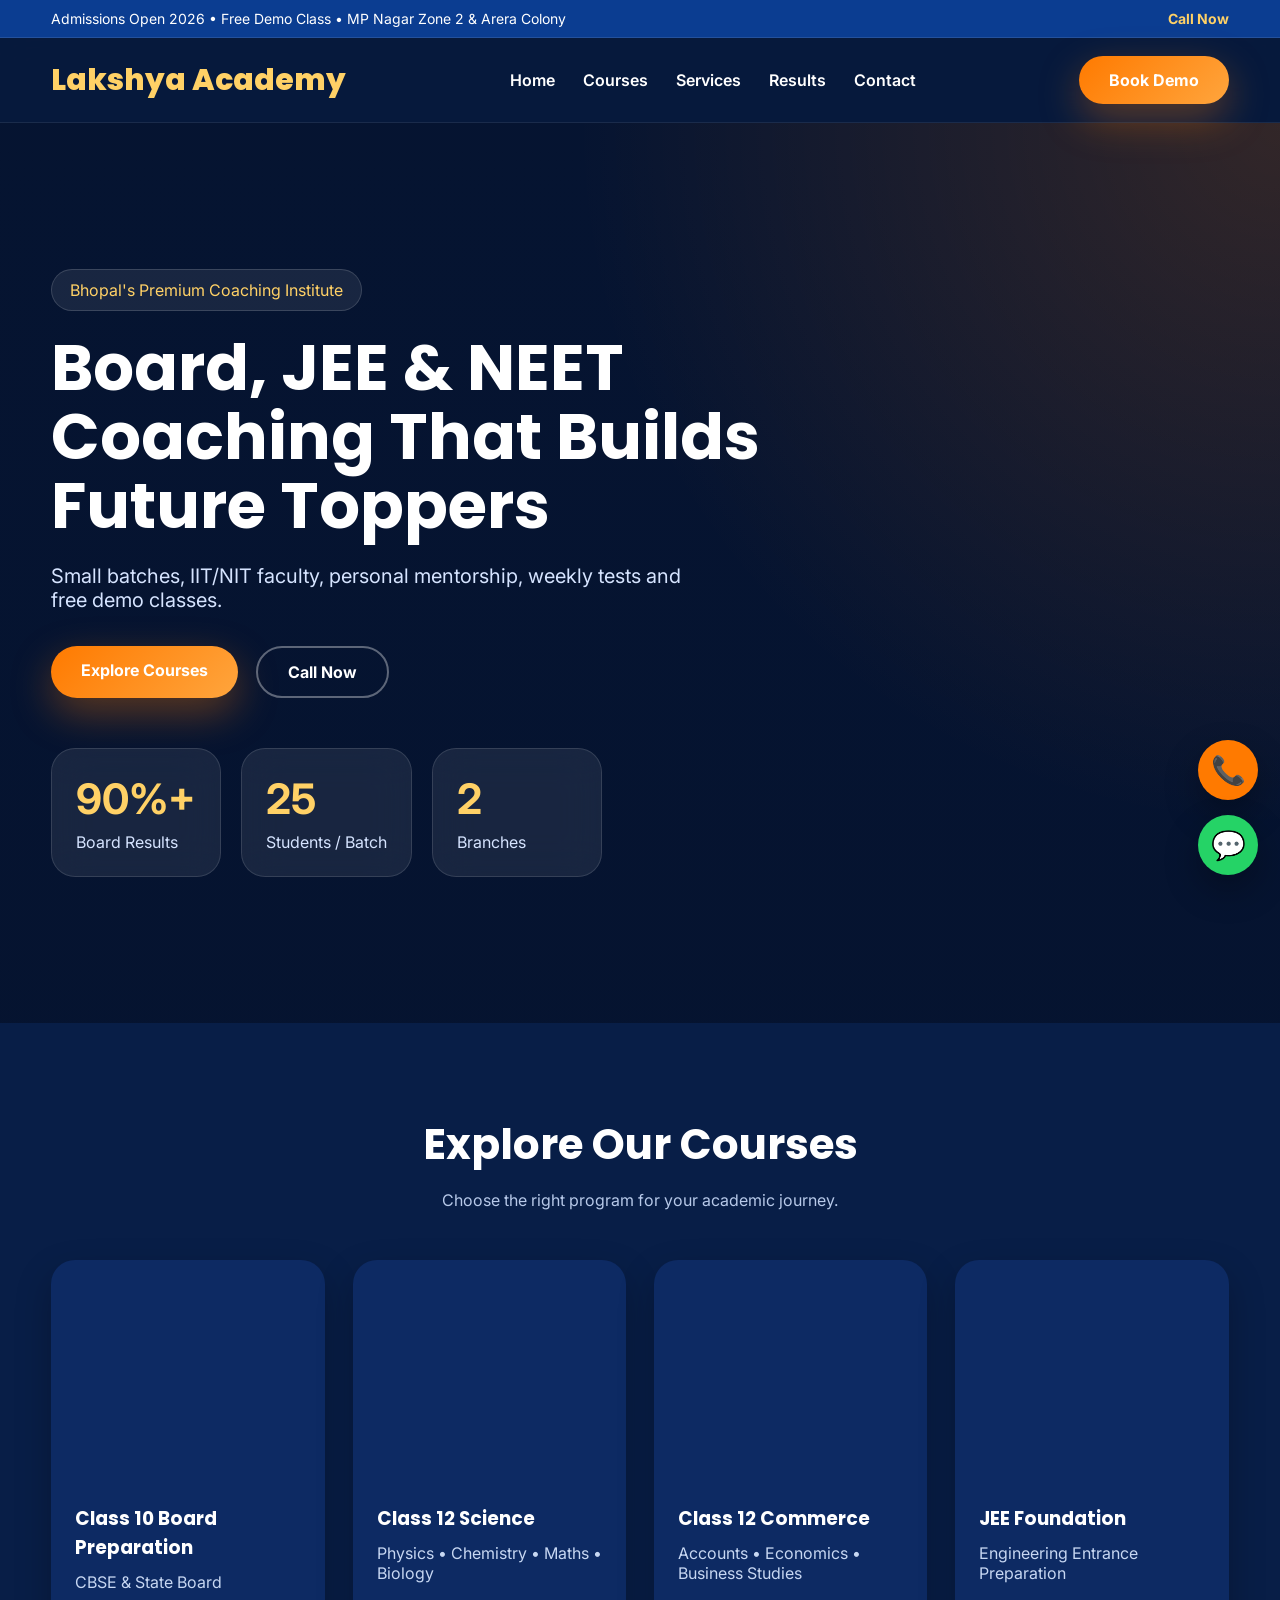
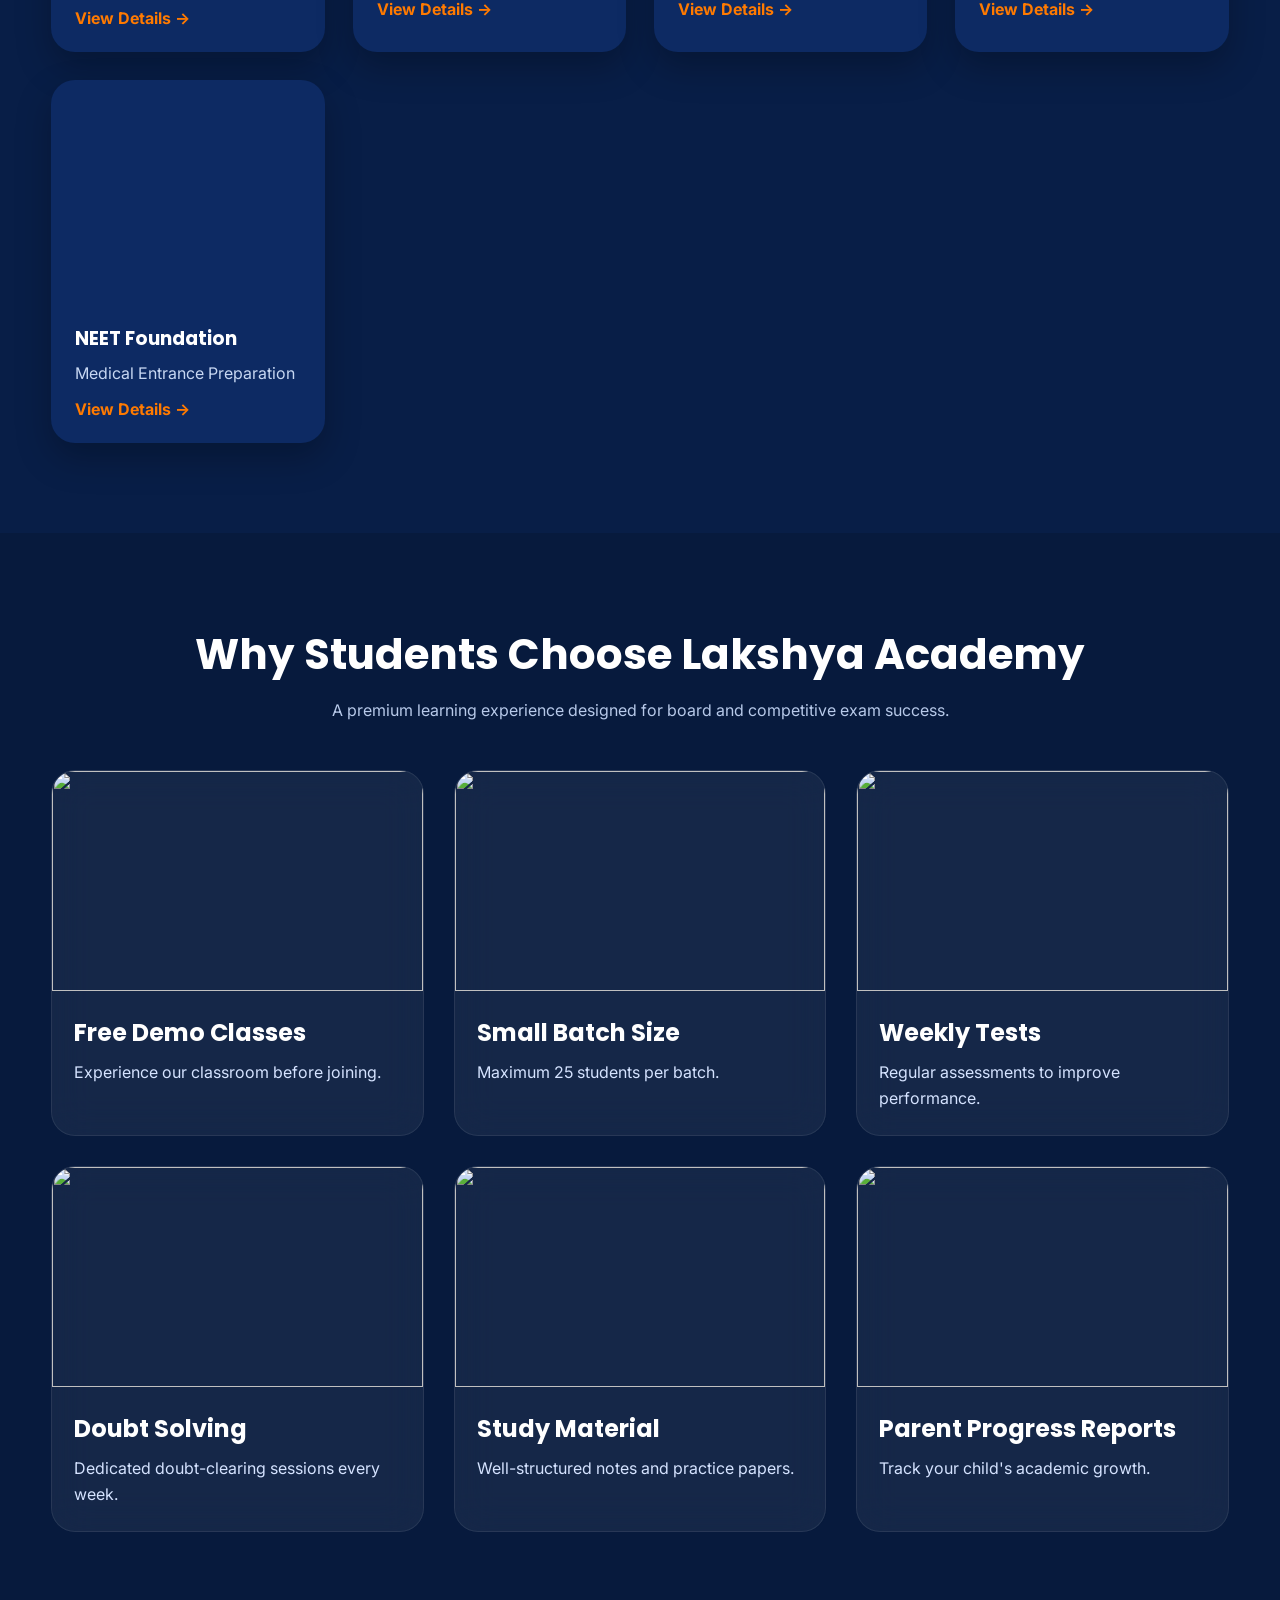
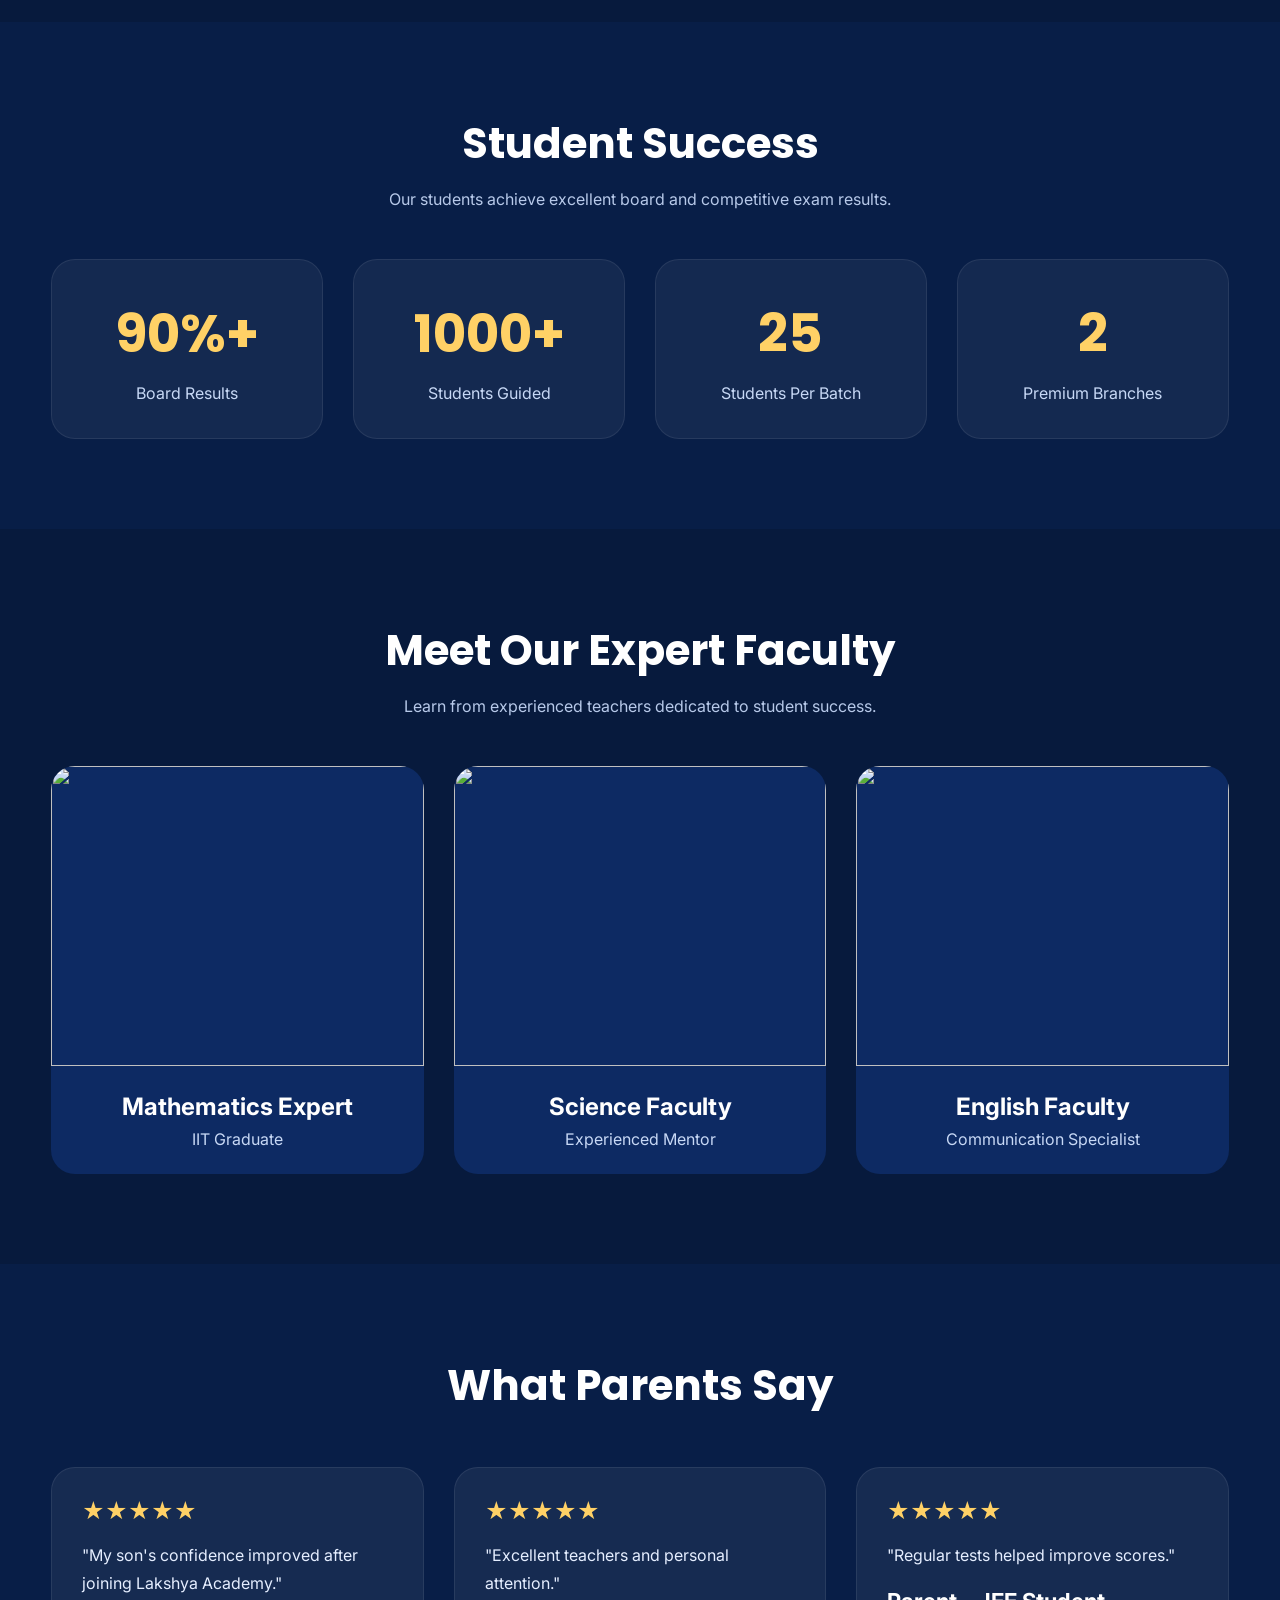
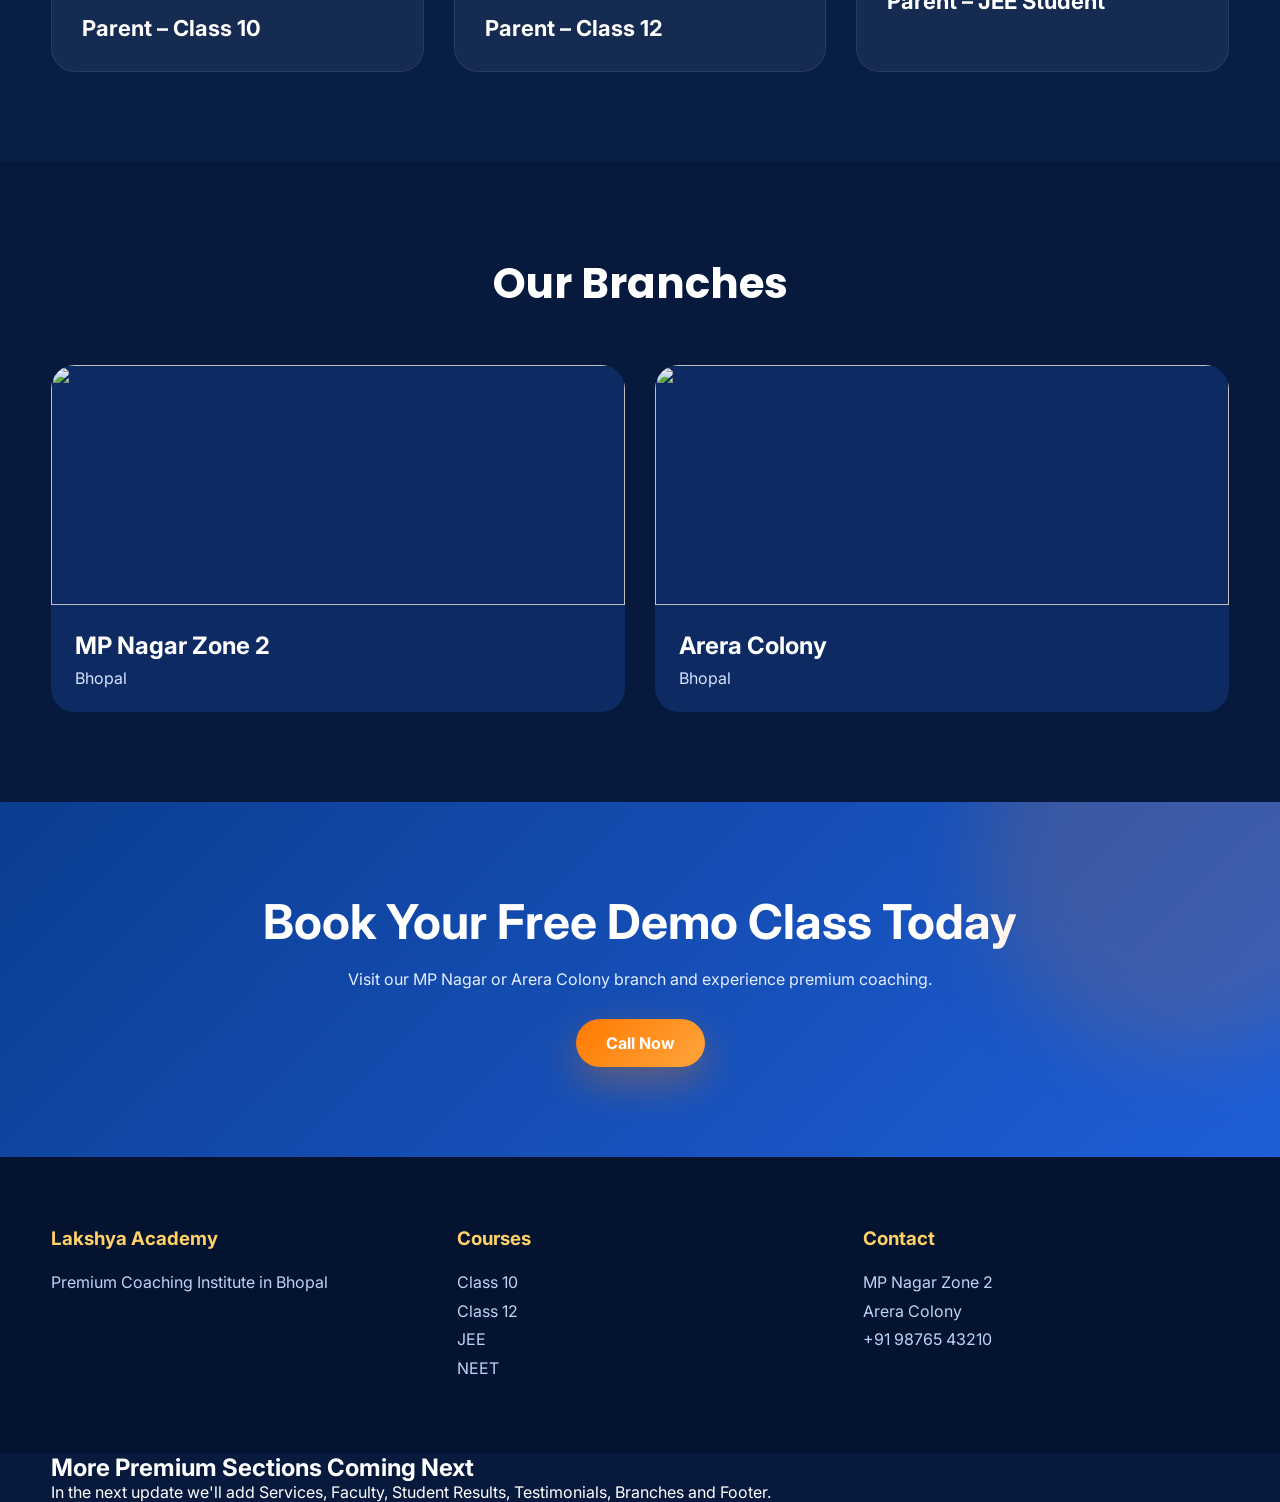
==== commit 04a90f0b: "index.html" ====
--- a/index.html
+++ b/index.html
@@ -489,6 +489,8 @@
 </div>
 
 </section>
-
+<a href="tel:+919876543210" class="floating-call">📞</a>
+
+<a href="https://wa.me/919876543210" class="floating-whatsapp">💬</a>
 </body>
 </html>
--- a/style.css
+++ b/style.css
@@ -362,3 +362,312 @@
 }
 
 }
+/* =========================================
+   PREMIUM SECTIONS - PART 2
+   Add below existing CSS
+=========================================*/
+
+/* Services */
+
+.service-grid{
+display:grid;
+grid-template-columns:repeat(auto-fit,minmax(280px,1fr));
+gap:30px;
+margin-top:50px;
+}
+
+.service-card{
+background:rgba(255,255,255,.06);
+backdrop-filter:blur(18px);
+border:1px solid rgba(255,255,255,.08);
+border-radius:24px;
+overflow:hidden;
+transition:.35s;
+}
+
+.service-card:hover{
+transform:translateY(-10px);
+box-shadow:0 25px 50px rgba(255,122,0,.25);
+border-color:#FF7A00;
+}
+
+.service-card img{
+width:100%;
+height:220px;
+object-fit:cover;
+transition:.5s;
+}
+
+.service-card:hover img{
+transform:scale(1.08);
+}
+
+.service-card h3{
+padding:20px 22px 10px;
+font-size:24px;
+font-family:'Poppins',sans-serif;
+}
+
+.service-card p{
+padding:0 22px 24px;
+color:#D5E3FF;
+line-height:1.6;
+}
+
+/* Results */
+
+.result-grid{
+display:grid;
+grid-template-columns:repeat(auto-fit,minmax(220px,1fr));
+gap:30px;
+margin-top:50px;
+}
+
+.result-card{
+text-align:center;
+padding:35px;
+background:rgba(255,255,255,.05);
+border-radius:24px;
+border:1px solid rgba(255,255,255,.08);
+transition:.35s;
+}
+
+.result-card:hover{
+transform:translateY(-8px);
+border-color:#FFD166;
+}
+
+.result-card h2{
+font-size:52px;
+color:#FFD166;
+margin-bottom:10px;
+}
+
+.result-card p{
+color:#C7D8F5;
+}
+
+/* Faculty */
+
+.faculty-grid{
+display:grid;
+grid-template-columns:repeat(auto-fit,minmax(260px,1fr));
+gap:30px;
+margin-top:50px;
+}
+
+.faculty-card{
+background:#0D2A63;
+border-radius:24px;
+overflow:hidden;
+text-align:center;
+transition:.35s;
+}
+
+.faculty-card:hover{
+transform:translateY(-10px);
+box-shadow:0 25px 50px rgba(0,0,0,.35);
+}
+
+.faculty-card img{
+width:100%;
+height:300px;
+object-fit:cover;
+}
+
+.faculty-card h3{
+margin:22px 0 8px;
+font-size:24px;
+}
+
+.faculty-card p{
+padding-bottom:25px;
+color:#C7D8F5;
+}
+
+/* Testimonials */
+
+.testimonial-grid{
+display:grid;
+grid-template-columns:repeat(auto-fit,minmax(260px,1fr));
+gap:30px;
+margin-top:50px;
+}
+
+.testimonial-card{
+background:rgba(255,255,255,.06);
+padding:30px;
+border-radius:24px;
+border:1px solid rgba(255,255,255,.08);
+font-size:22px;
+color:#FFD166;
+transition:.35s;
+}
+
+.testimonial-card:hover{
+transform:translateY(-8px);
+}
+
+.testimonial-card p{
+font-size:16px;
+line-height:1.7;
+color:#E5EEFF;
+margin:18px 0;
+}
+
+.testimonial-card strong{
+color:#fff;
+}
+
+/* Branches */
+
+.branch-grid{
+display:grid;
+grid-template-columns:repeat(auto-fit,minmax(320px,1fr));
+gap:30px;
+margin-top:50px;
+}
+
+.branch-card{
+background:#0D2A63;
+border-radius:24px;
+overflow:hidden;
+transition:.35s;
+}
+
+.branch-card:hover{
+transform:translateY(-10px);
+}
+
+.branch-card img{
+width:100%;
+height:240px;
+object-fit:cover;
+transition:.5s;
+}
+
+.branch-card:hover img{
+transform:scale(1.05);
+}
+
+.branch-card h3{
+padding:22px 24px 8px;
+font-size:24px;
+}
+
+.branch-card p{
+padding:0 24px 24px;
+color:#D5E3FF;
+}
+
+/* CTA */
+
+.cta-section{
+padding:90px 0;
+text-align:center;
+background:
+linear-gradient(135deg,#0B3D91,#1E5FD8);
+position:relative;
+overflow:hidden;
+}
+
+.cta-section:before{
+content:"";
+position:absolute;
+width:400px;
+height:400px;
+background:rgba(255,122,0,.15);
+border-radius:50%;
+top:-150px;
+right:-100px;
+filter:blur(40px);
+}
+
+.cta-section h2{
+font-size:48px;
+margin-bottom:18px;
+}
+
+.cta-section p{
+color:#E5EEFF;
+max-width:700px;
+margin:0 auto 30px;
+}
+
+/* Footer */
+
+.footer{
+background:#04132F;
+padding:70px 0;
+}
+
+.footer-grid{
+display:grid;
+grid-template-columns:repeat(auto-fit,minmax(220px,1fr));
+gap:40px;
+}
+
+.footer h3{
+margin-bottom:18px;
+color:#FFD166;
+}
+
+.footer p{
+color:#BFD3F8;
+line-height:1.8;
+}
+
+/* Floating Buttons */
+
+.floating-call,
+.floating-whatsapp{
+position:fixed;
+right:22px;
+width:60px;
+height:60px;
+border-radius:50%;
+display:flex;
+justify-content:center;
+align-items:center;
+font-size:28px;
+text-decoration:none;
+color:#fff;
+z-index:9999;
+box-shadow:0 15px 35px rgba(0,0,0,.3);
+transition:.3s;
+}
+
+.floating-call{
+bottom:100px;
+background:#FF7A00;
+}
+
+.floating-whatsapp{
+bottom:25px;
+background:#25D366;
+}
+
+.floating-call:hover,
+.floating-whatsapp:hover{
+transform:scale(1.1);
+}
+
+/* Mobile */
+
+@media(max-width:768px){
+
+.cta-section h2{
+font-size:34px;
+}
+
+.service-card img,
+.branch-card img{
+height:190px;
+}
+
+.faculty-card img{
+height:250px;
+}
+
+}
+
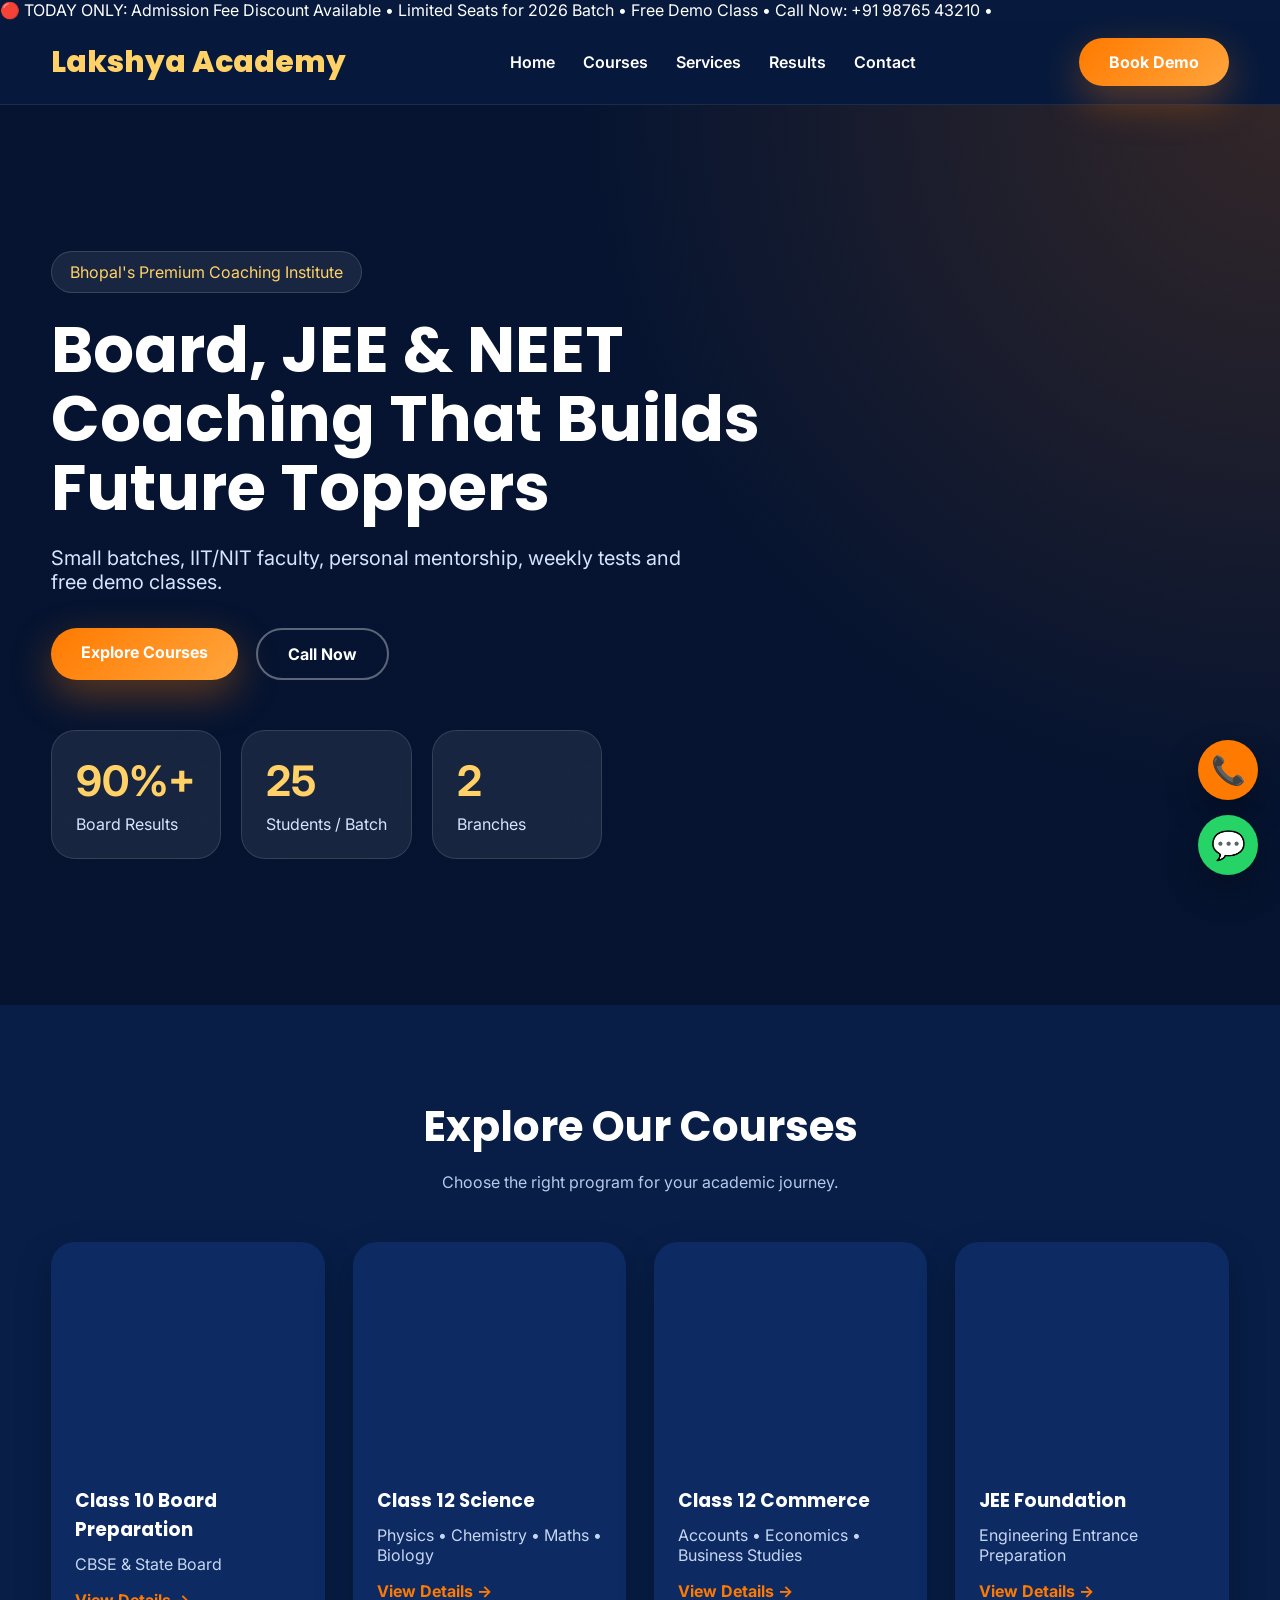
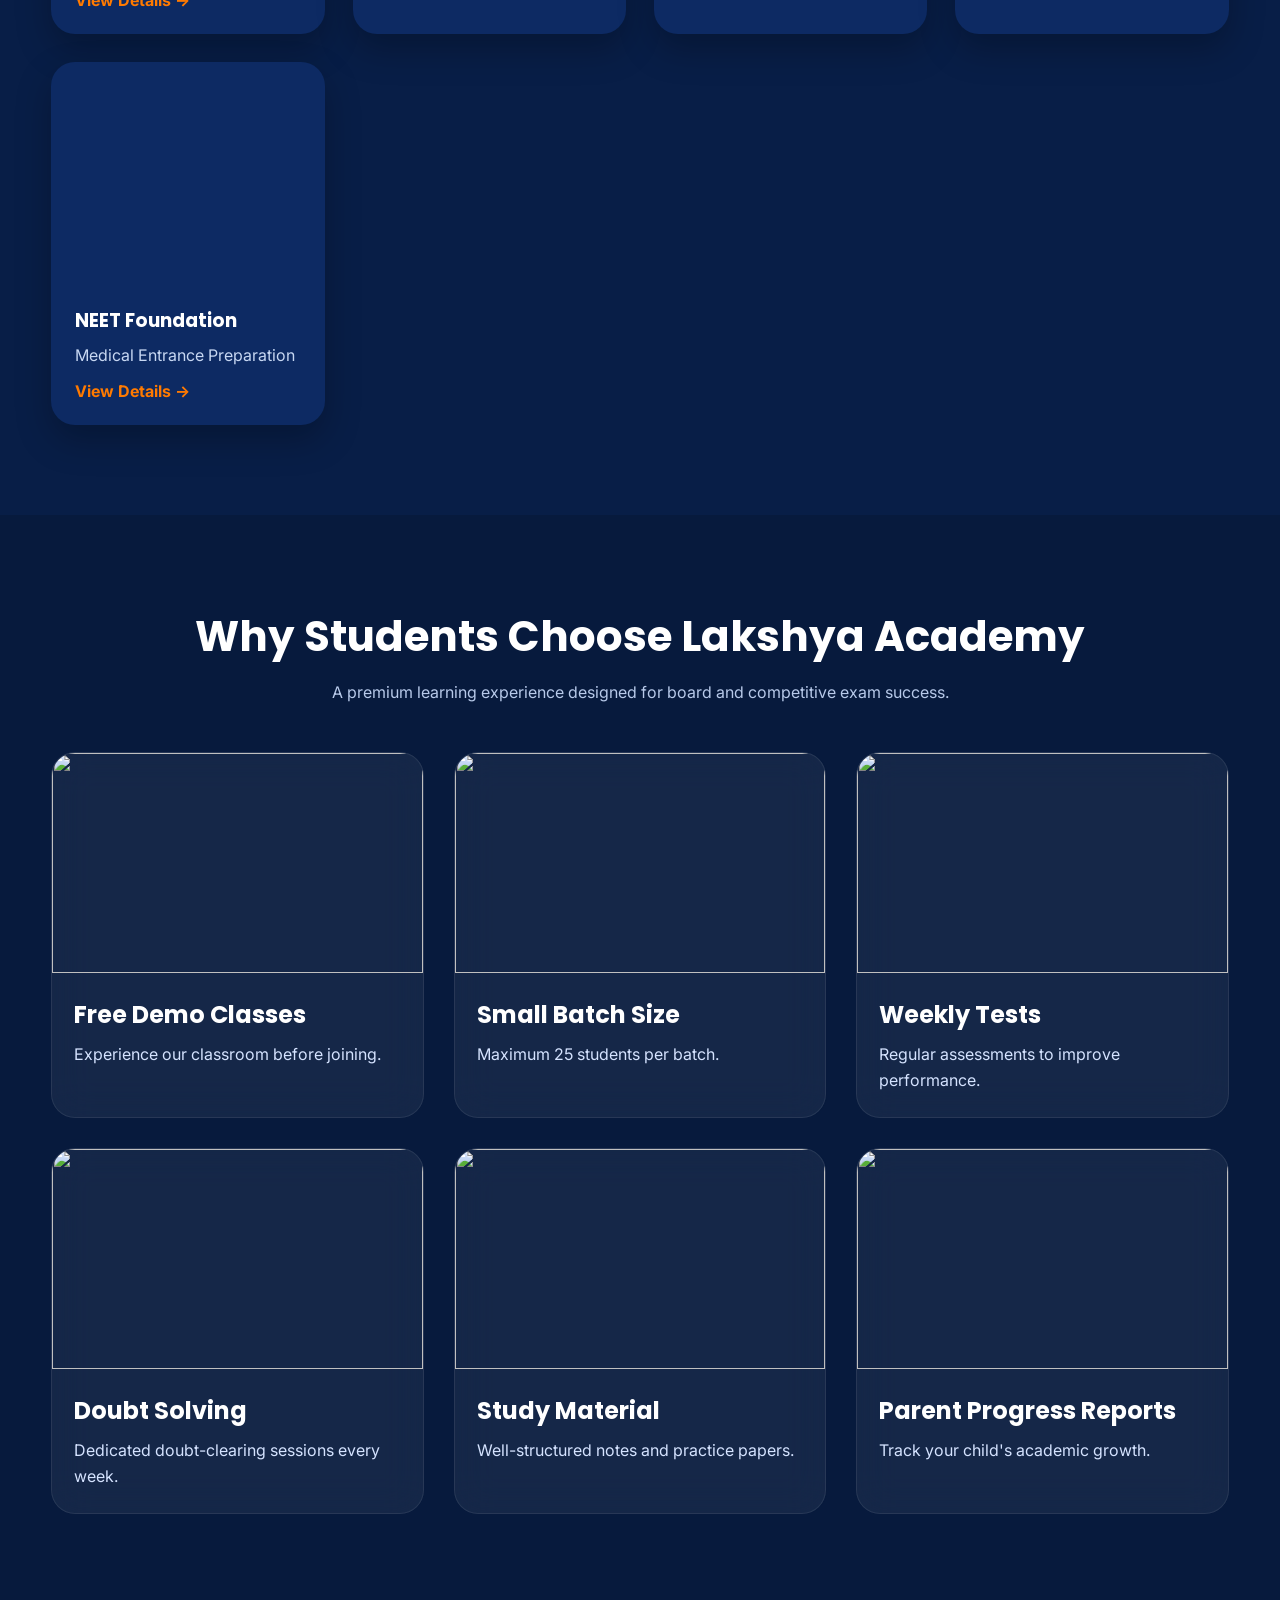
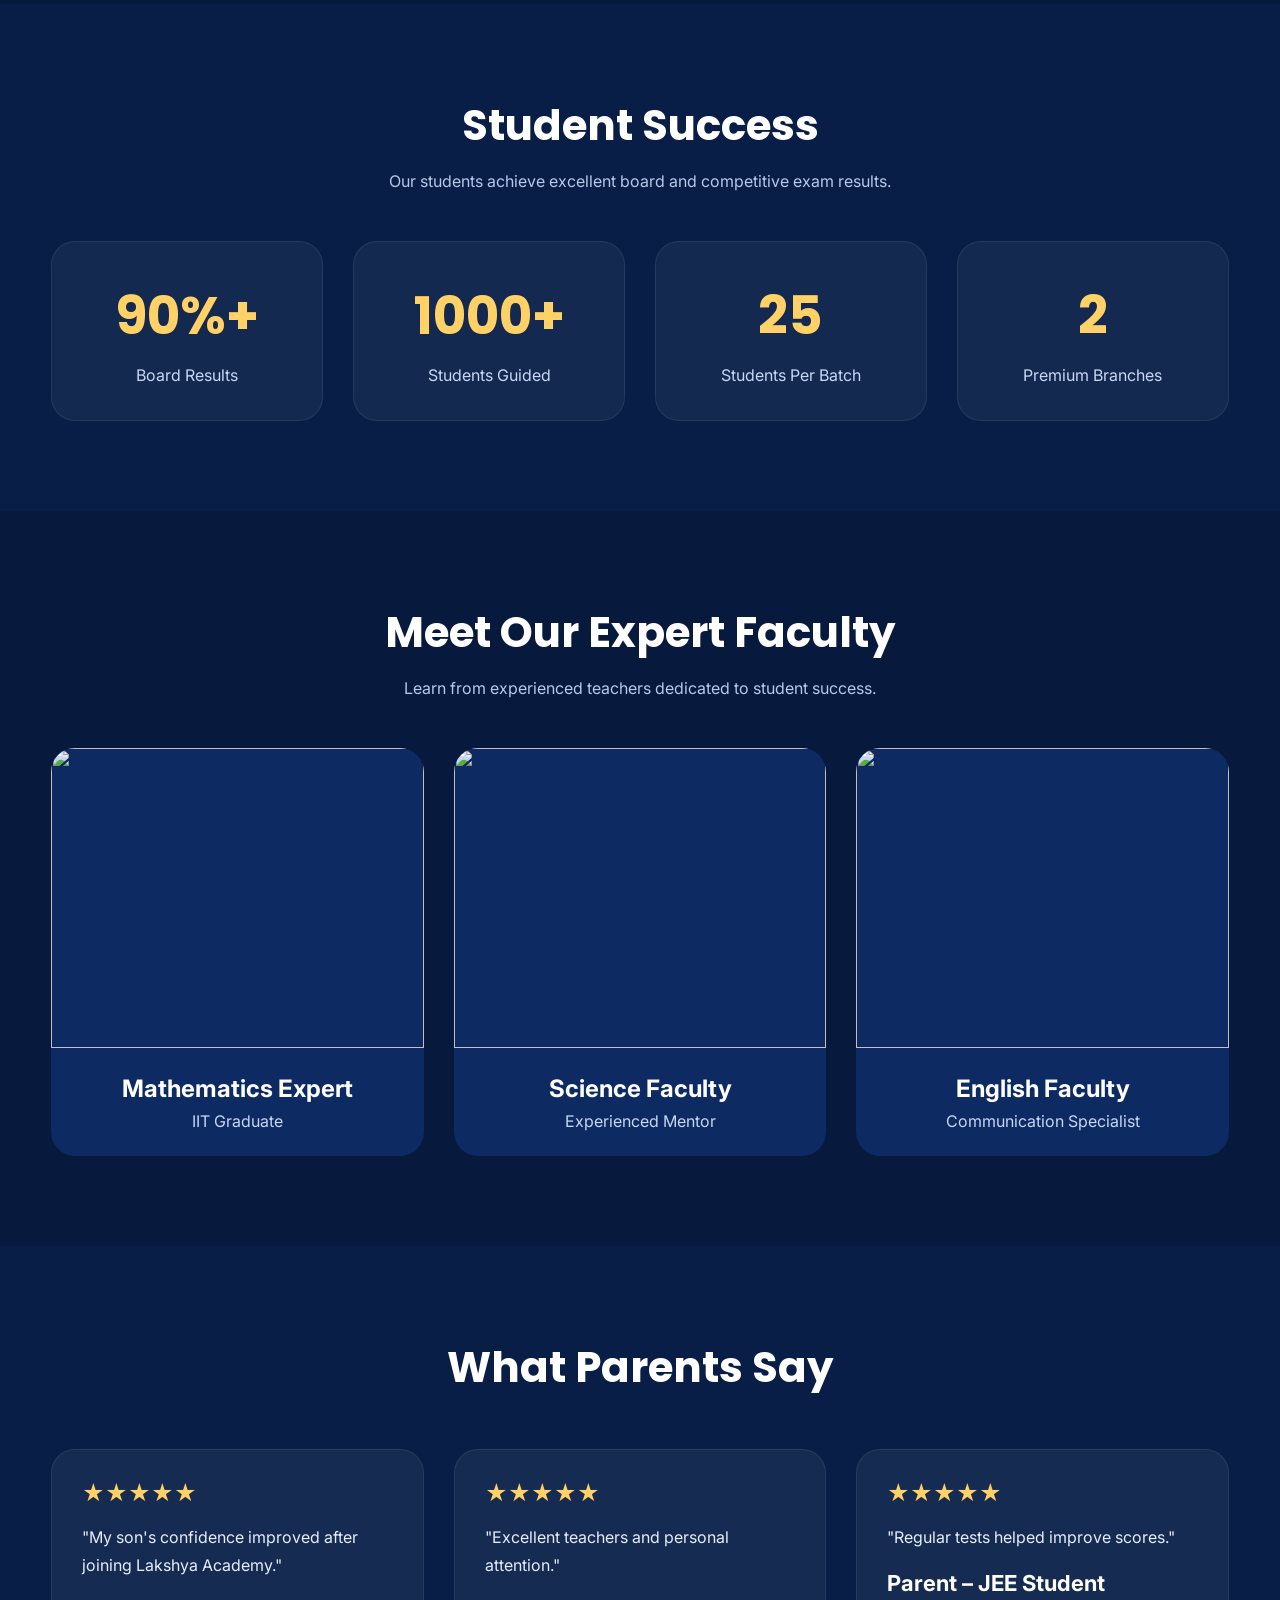
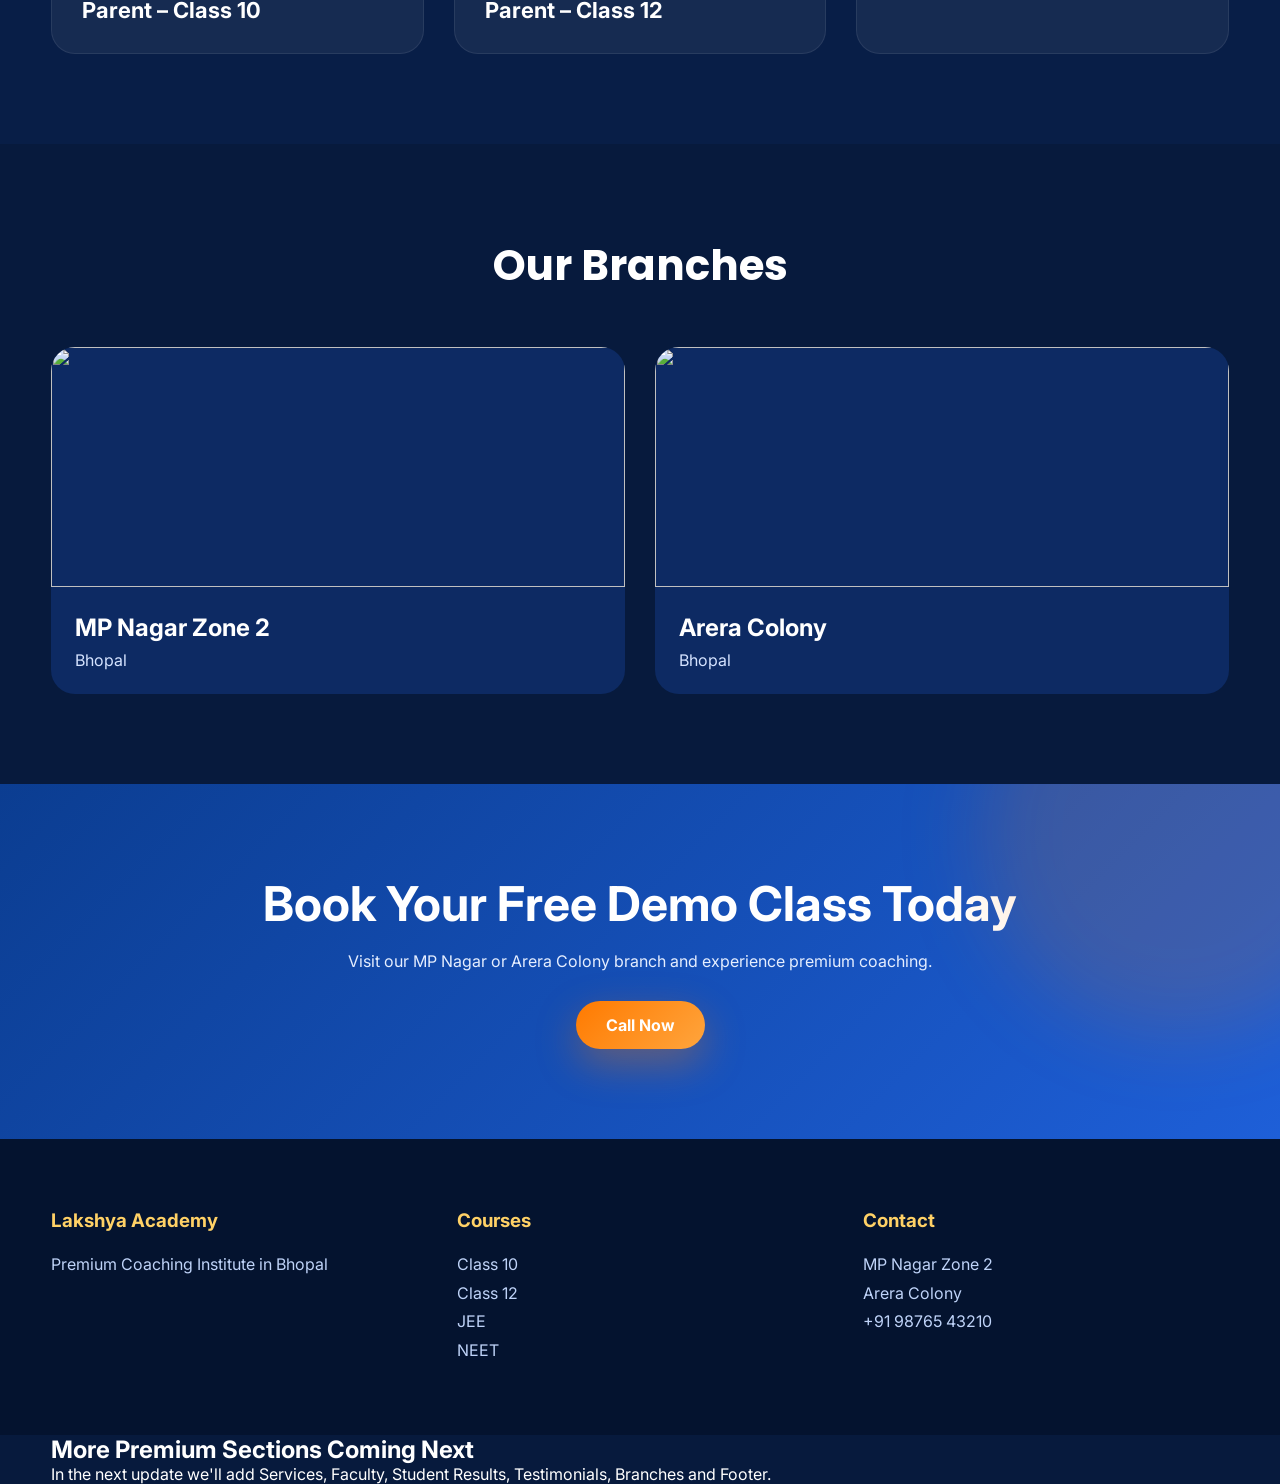
==== commit e714c57c: "index.html" ====
--- a/index.html
+++ b/index.html
@@ -20,16 +20,10 @@
 
 <!-- Top Bar -->
 
-<div class="topbar">
-
-<div class="container topbar-flex">
-
-<span>Admissions Open 2026 • Free Demo Class • MP Nagar Zone 2 & Arera Colony</span>
-
-<a href="tel:+919876543210">Call Now</a>
-
-</div>
-
+<div class="offer-bar">
+  <div class="offer-track">
+    🔴 TODAY ONLY: Admission Fee Discount Available • Limited Seats for 2026 Batch • Free Demo Class • Call Now: +91 98765 43210 •
+  </div>
 </div>
 
 <!-- Header -->
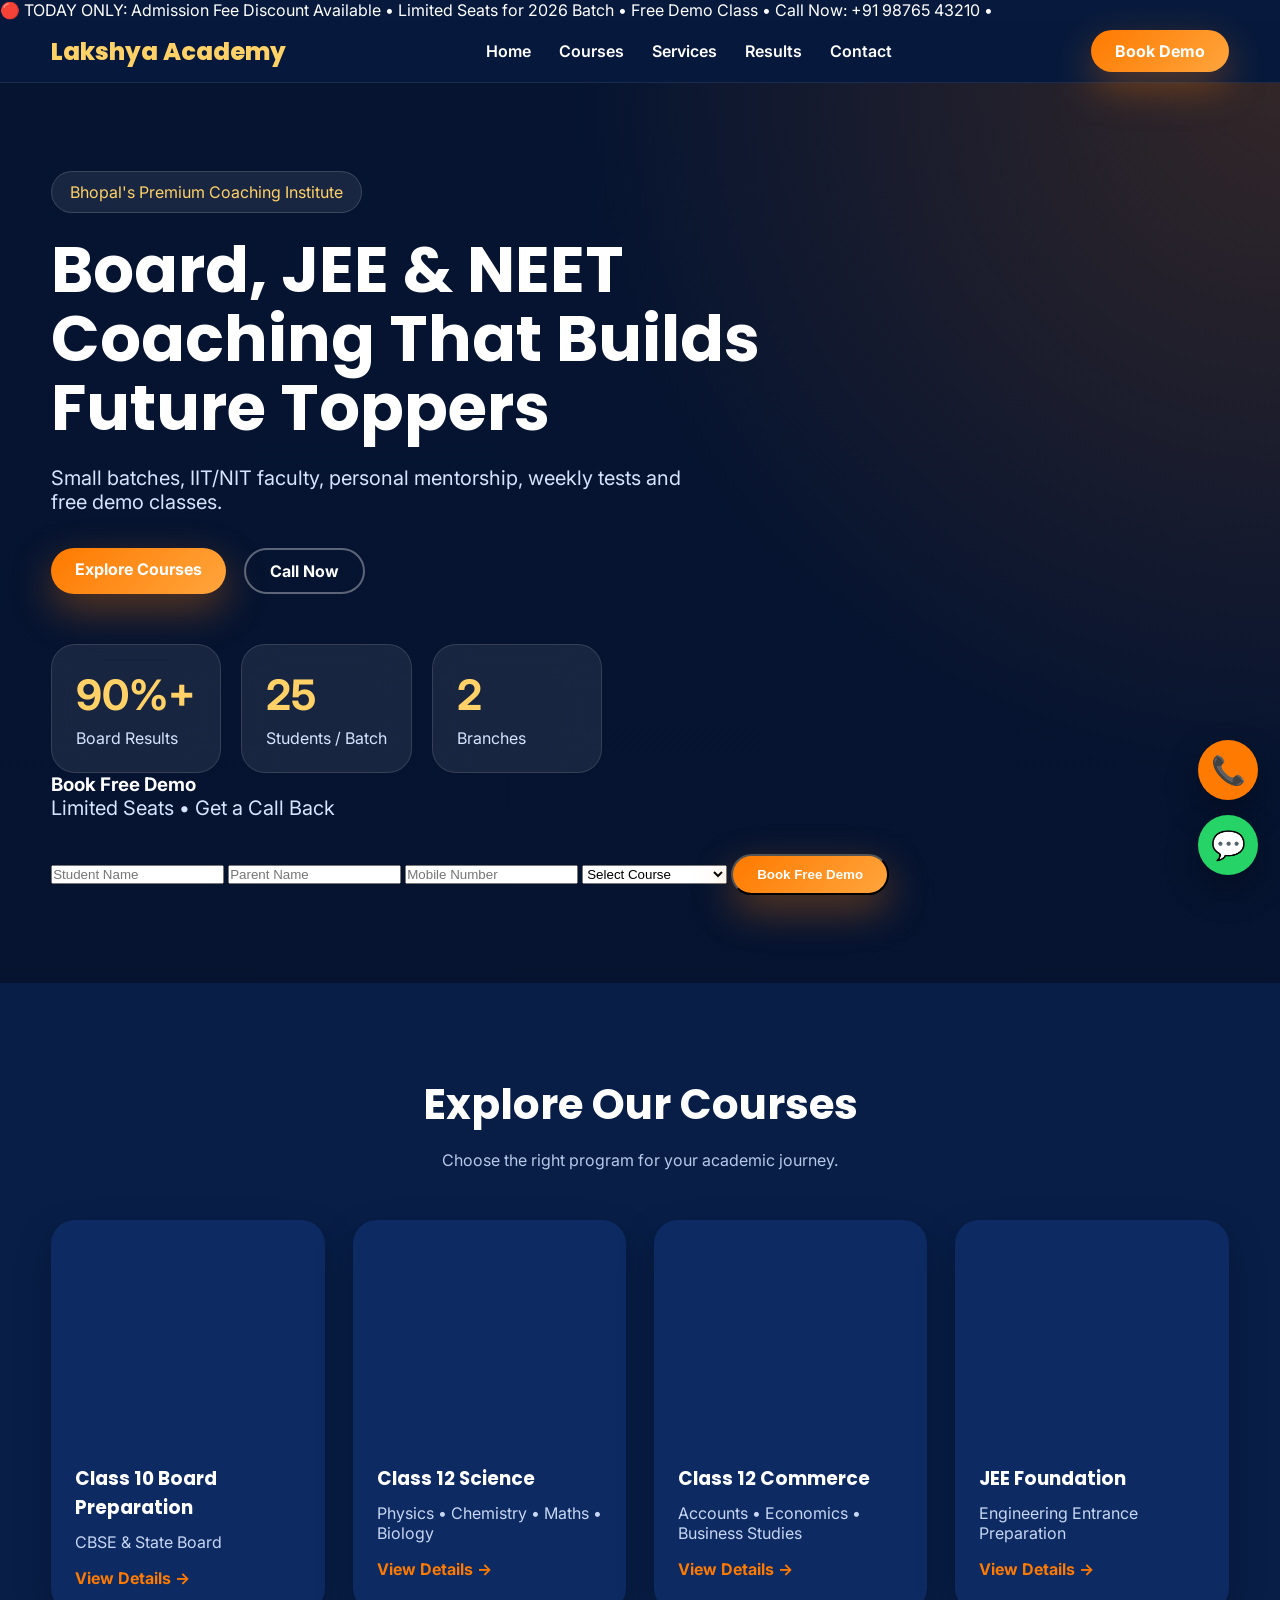
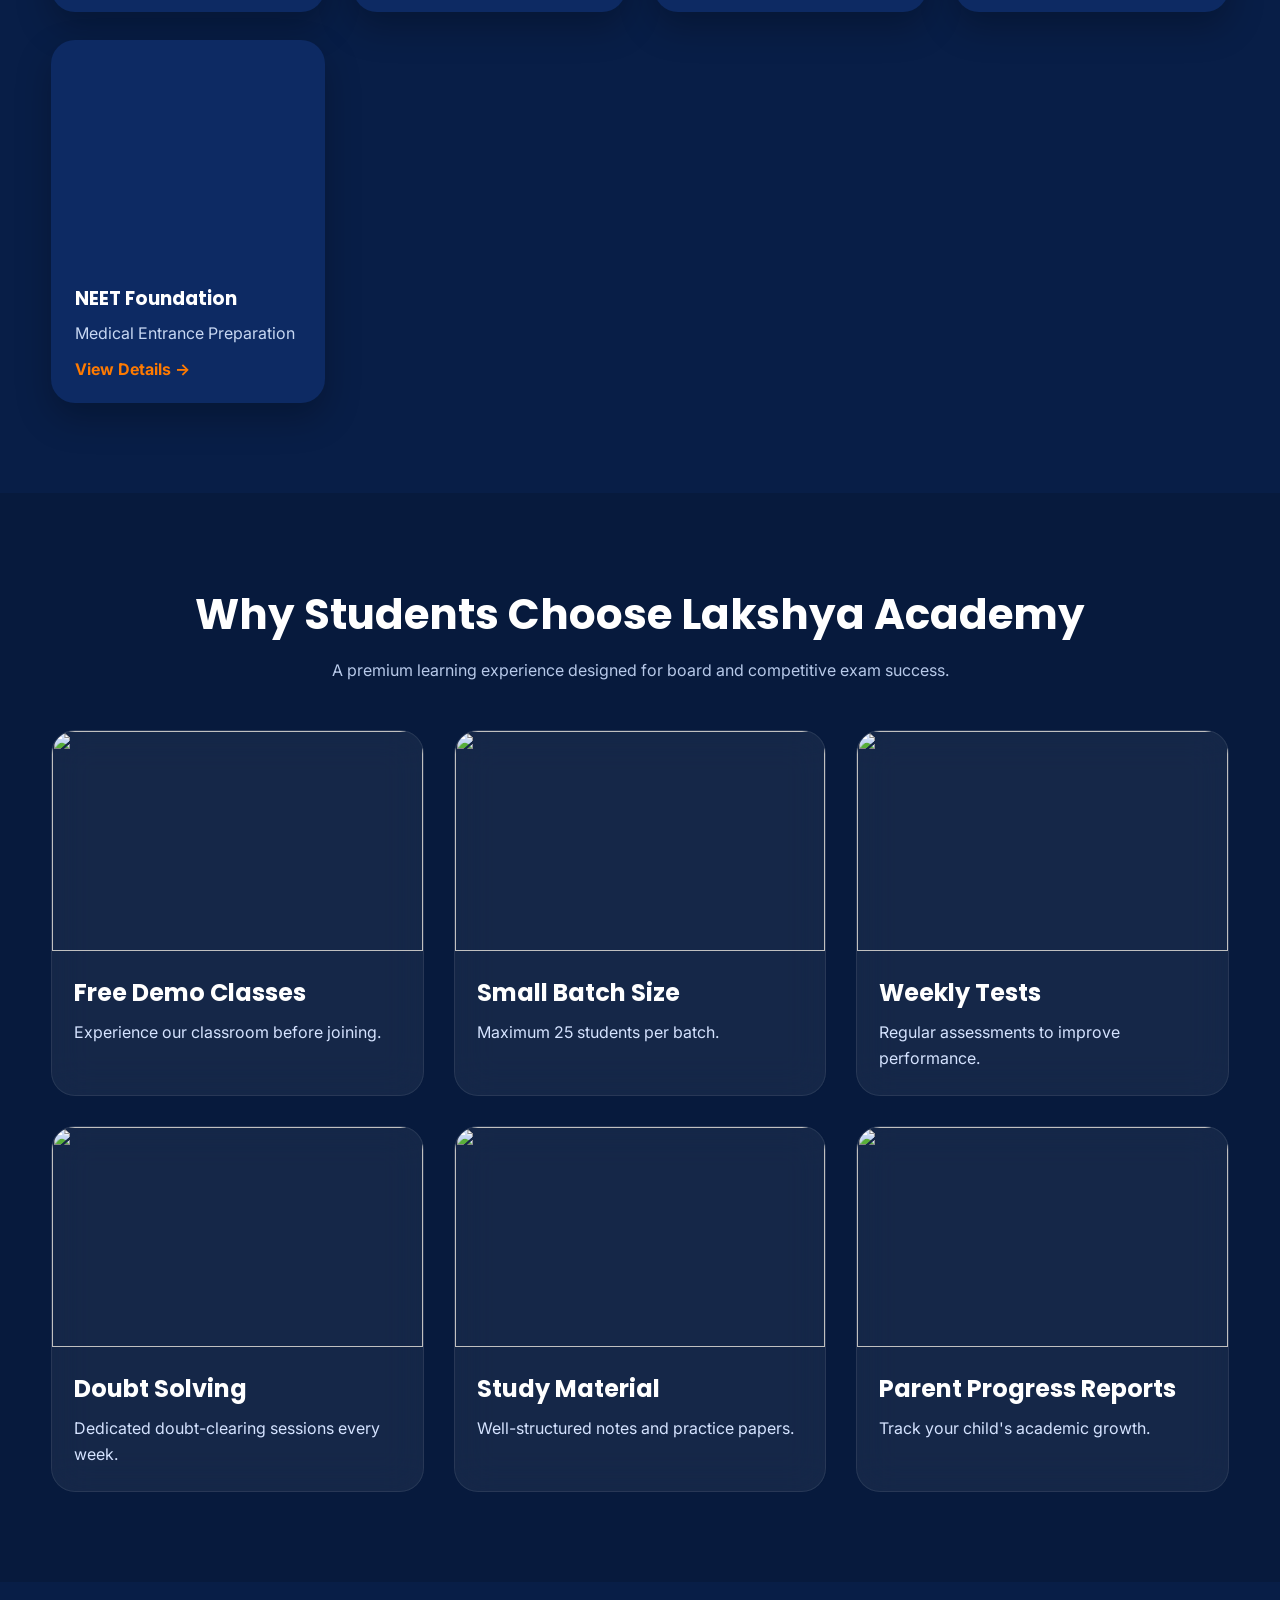
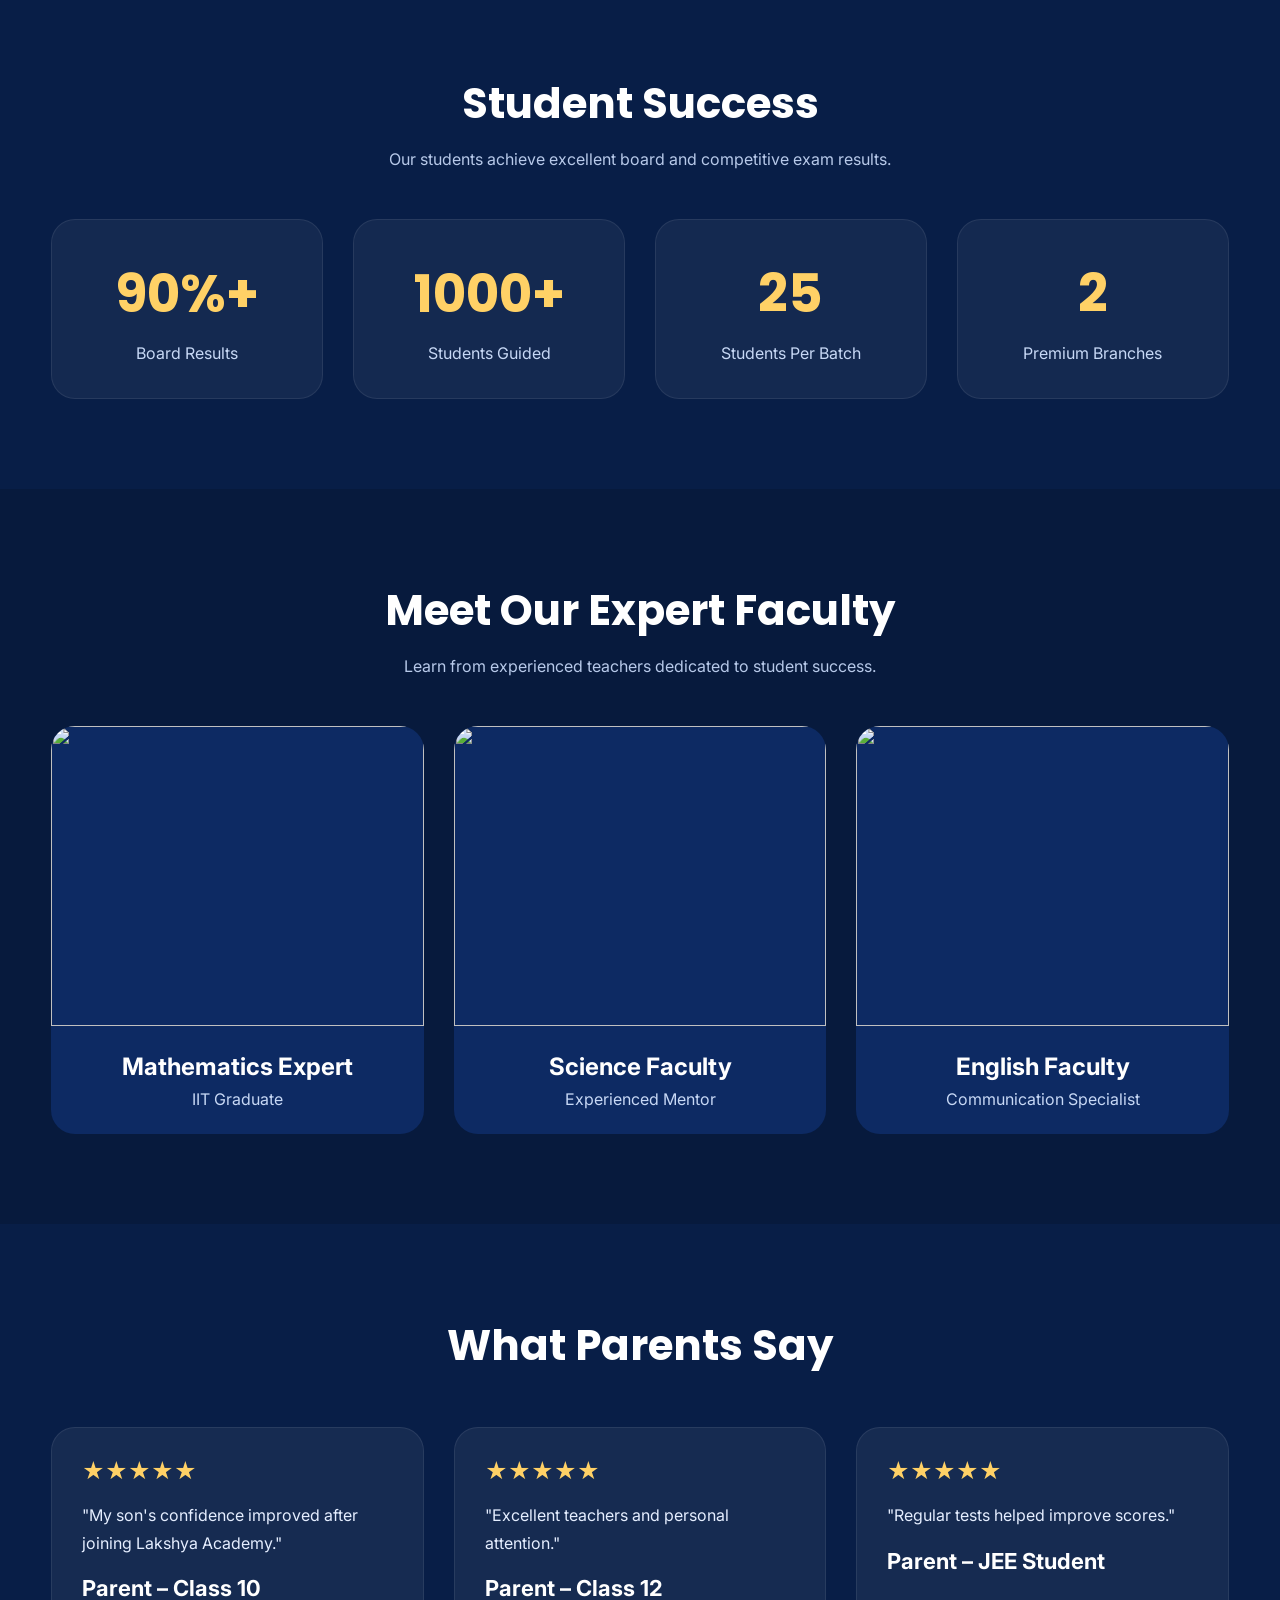
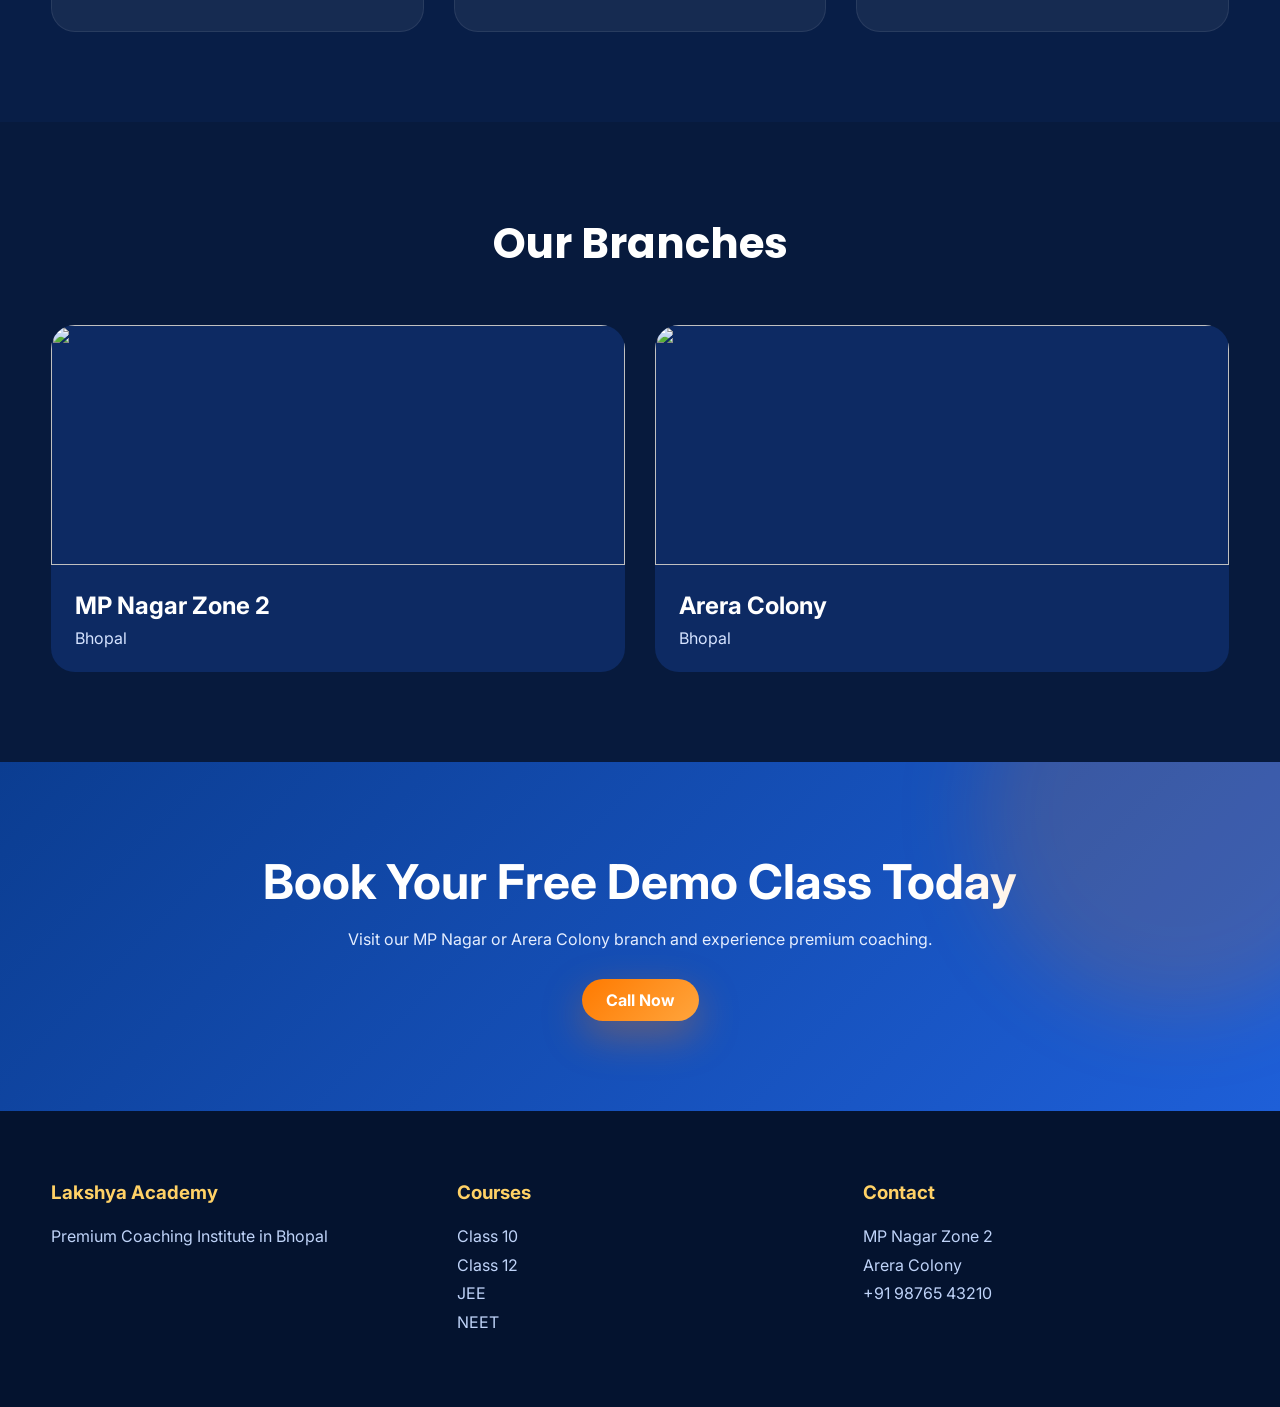
==== commit 8a8725c5: "index.html" ====
--- a/index.html
+++ b/index.html
@@ -18,8 +18,7 @@
 
 <body>
 
-<!-- Top Bar -->
-
+<!-- Scrolling Offer Bar -->
 <div class="offer-bar">
   <div class="offer-track">
     🔴 TODAY ONLY: Admission Fee Discount Available • Limited Seats for 2026 Batch • Free Demo Class • Call Now: +91 98765 43210 •
@@ -27,7 +26,6 @@
 </div>
 
 <!-- Header -->
-
 <header class="header">
 
 <div class="container nav">
@@ -55,13 +53,13 @@
 </header>
 
 <!-- Hero -->
-
 <section class="hero" id="home">
 
 <div class="hero-overlay"></div>
 
 <div class="container hero-content">
 
+<!-- Left Side -->
 <div class="hero-text">
 
 <span class="hero-tag">
@@ -119,6 +117,42 @@
 
 </div>
 
+<!-- Right Side Form -->
+<div class="hero-form">
+
+<h3>Book Free Demo</h3>
+
+<p>Limited Seats • Get a Call Back</p>
+
+<form action="https://formsubmit.co/your-email@gmail.com" method="POST">
+
+<input type="hidden" name="_captcha" value="false">
+<input type="hidden" name="_subject" value="Lakshya Academy Home Lead">
+<input type="hidden" name="_next" value="https://lakshya-academy-bhopal.vercel.app/thank-you.html">
+
+<input type="text" name="student_name" placeholder="Student Name" required>
+
+<input type="text" name="parent_name" placeholder="Parent Name" required>
+
+<input type="tel" name="mobile" placeholder="Mobile Number" required>
+
+<select name="course" required>
+<option value="">Select Course</option>
+<option>Class 10 Board Prep</option>
+<option>Class 12 Science</option>
+<option>Class 12 Commerce</option>
+<option>JEE Foundation</option>
+<option>NEET Foundation</option>
+</select>
+
+<button type="submit" class="btn">
+Book Free Demo
+</button>
+
+</form>
+
+</div>
+
 </div>
 
 </section>
@@ -223,9 +257,7 @@
 
 </section>
 
-<!-- Placeholder -->
-
-<!-- ================= SERVICES ================= -->
+<!-- Services -->
 
 <section class="section" id="services">
 
@@ -281,7 +313,7 @@
 
 </section>
 
-<!-- ================= RESULTS ================= -->
+<!-- Results -->
 
 <section class="section dark-section" id="results">
 
@@ -321,7 +353,7 @@
 
 </section>
 
-<!-- ================= FACULTY ================= -->
+<!-- Faculty -->
 
 <section class="section">
 
@@ -359,7 +391,7 @@
 
 </section>
 
-<!-- ================= TESTIMONIALS ================= -->
+<!-- Testimonials -->
 
 <section class="section dark-section">
 
@@ -393,7 +425,7 @@
 
 </section>
 
-<!-- ================= BRANCHES ================= -->
+<!-- Branches -->
 
 <section class="section">
 
@@ -421,7 +453,7 @@
 
 </section>
 
-<!-- ================= CTA ================= -->
+<!-- CTA -->
 
 <section class="cta-section" id="contact">
 
@@ -441,7 +473,7 @@
 
 </section>
 
-<!-- ================= FOOTER ================= -->
+<!-- Footer -->
 
 <footer class="footer">
 
@@ -471,20 +503,9 @@
 
 </footer>
 
-<div class="container">
-
-<h2>More Premium Sections Coming Next</h2>
-
-<p>
-In the next update we'll add Services, Faculty,
-Student Results, Testimonials, Branches and Footer.
-</p>
-
-</div>
-
-</section>
 <a href="tel:+919876543210" class="floating-call">📞</a>
 
 <a href="https://wa.me/919876543210" class="floating-whatsapp">💬</a>
+
 </body>
 </html>
--- a/style.css
+++ b/style.css
@@ -62,12 +62,12 @@
 display:flex;
 justify-content:space-between;
 align-items:center;
-padding:18px 0;
+padding:10px 0;
 }
 
 .logo{
 font-family:'Poppins',sans-serif;
-font-size:30px;
+font-size:24px;
 font-weight:800;
 color:#FFD166;
 }
@@ -92,7 +92,7 @@
 
 .btn{
 display:inline-block;
-padding:14px 30px;
+padding:11px 24px;
 border-radius:999px;
 text-decoration:none;
 font-weight:700;
